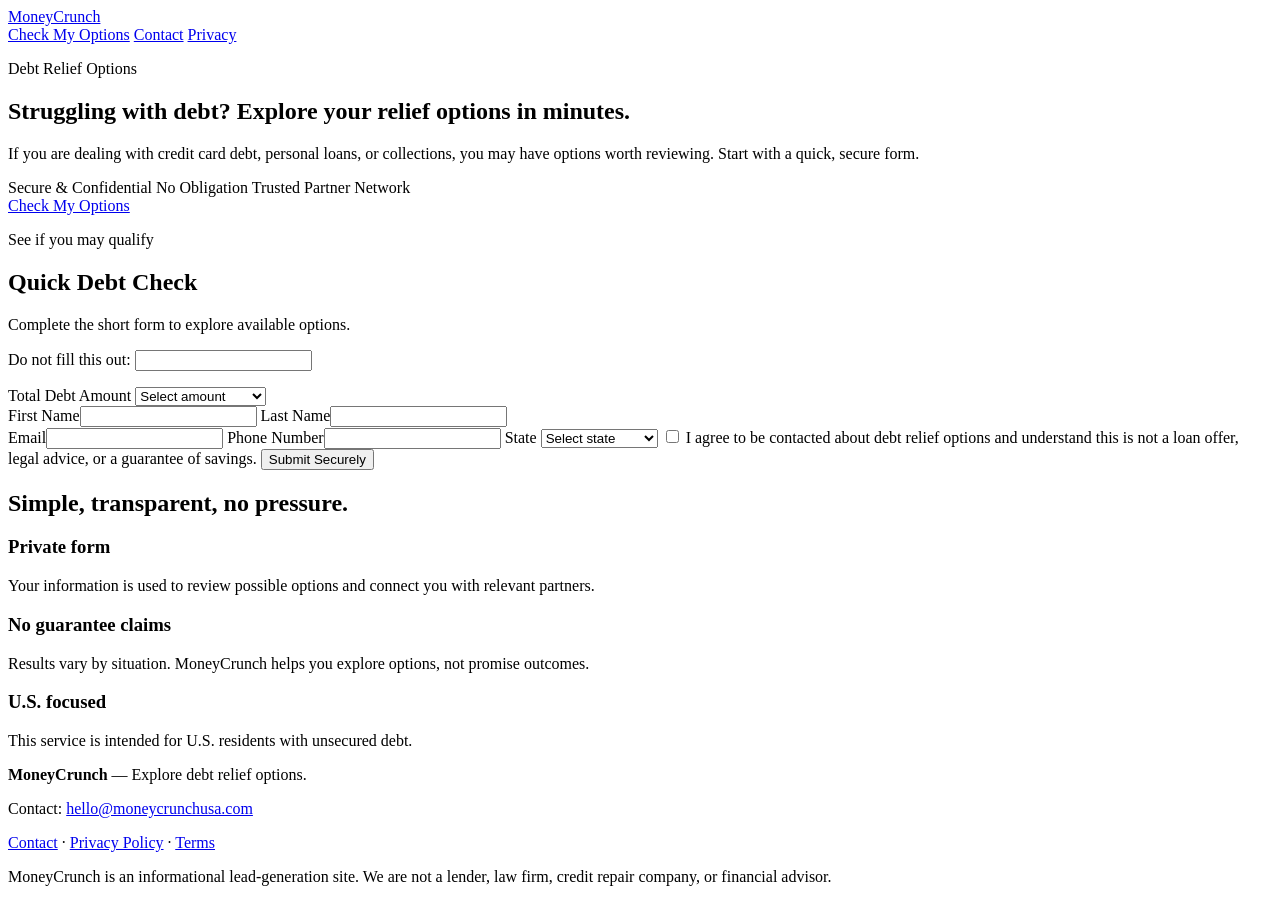
==== index.html @ 8f5a45be "Add MoneyCrunch trust-ready homepage" ====
<!doctype html>
<html lang="en">
<head>
  <meta charset="utf-8" />
  <meta name="viewport" content="width=device-width, initial-scale=1" />
  <title>MoneyCrunch | Explore Debt Relief Options</title>
  <meta name="description" content="MoneyCrunch helps U.S. residents explore debt relief options through a quick, secure form." />
  <link rel="stylesheet" href="styles.css" />
</head>
<body>
  <header class="site-header">
    <a class="brand" href="/">MoneyCrunch</a>
    <nav>
      <a href="#check-options">Check My Options</a>
      <a href="/contact.html">Contact</a>
      <a href="/privacy.html">Privacy</a>
    </nav>
  </header>

  <main>
    <section class="hero">
      <div class="hero-copy">
        <p class="eyebrow">Debt Relief Options</p>
        <h1>Struggling with debt? Explore your relief options in minutes.</h1>
        <p class="lead">If you are dealing with credit card debt, personal loans, or collections, you may have options worth reviewing. Start with a quick, secure form.</p>
        <div class="badges">
          <span>Secure &amp; Confidential</span>
          <span>No Obligation</span>
          <span>Trusted Partner Network</span>
        </div>
        <a class="button" href="#check-options">Check My Options</a>
      </div>
      <div class="card form-card" id="check-options">
        <p class="eyebrow">See if you may qualify</p>
        <h2>Quick Debt Check</h2>
        <p>Complete the short form to explore available options.</p>

        <form name="moneycrunch-lead" method="POST" action="/thank-you.html" data-netlify="true" netlify-honeypot="bot-field">
          <input type="hidden" name="form-name" value="moneycrunch-lead" />
          <p class="hidden"><label>Do not fill this out: <input name="bot-field" /></label></p>

          <label>Total Debt Amount
            <select name="debt_amount" required>
              <option value="">Select amount</option>
              <option>$10,000 - $20,000</option>
              <option>$20,000 - $50,000</option>
              <option>$50,000+</option>
            </select>
          </label>

          <div class="grid-2">
            <label>First Name<input name="first_name" required /></label>
            <label>Last Name<input name="last_name" required /></label>
          </div>

          <label>Email<input type="email" name="email" required /></label>
          <label>Phone Number<input type="tel" name="phone" required /></label>

          <label>State
            <select name="state" required>
              <option value="">Select state</option>
              <option>Alabama</option><option>Alaska</option><option>Arizona</option><option>Arkansas</option><option>California</option><option>Colorado</option><option>Connecticut</option><option>Delaware</option><option>Florida</option><option>Georgia</option><option>Hawaii</option><option>Idaho</option><option>Illinois</option><option>Indiana</option><option>Iowa</option><option>Kansas</option><option>Kentucky</option><option>Louisiana</option><option>Maine</option><option>Maryland</option><option>Massachusetts</option><option>Michigan</option><option>Minnesota</option><option>Mississippi</option><option>Missouri</option><option>Montana</option><option>Nebraska</option><option>Nevada</option><option>New Hampshire</option><option>New Jersey</option><option>New Mexico</option><option>New York</option><option>North Carolina</option><option>North Dakota</option><option>Ohio</option><option>Oklahoma</option><option>Oregon</option><option>Pennsylvania</option><option>Rhode Island</option><option>South Carolina</option><option>South Dakota</option><option>Tennessee</option><option>Texas</option><option>Utah</option><option>Vermont</option><option>Virginia</option><option>Washington</option><option>West Virginia</option><option>Wisconsin</option><option>Wyoming</option>
            </select>
          </label>

          <label class="checkbox"><input type="checkbox" name="consent" required /> I agree to be contacted about debt relief options and understand this is not a loan offer, legal advice, or a guarantee of savings.</label>
          <button type="submit">Submit Securely</button>
        </form>
      </div>
    </section>

    <section class="trust">
      <h2>Simple, transparent, no pressure.</h2>
      <div class="trust-grid">
        <div><h3>Private form</h3><p>Your information is used to review possible options and connect you with relevant partners.</p></div>
        <div><h3>No guarantee claims</h3><p>Results vary by situation. MoneyCrunch helps you explore options, not promise outcomes.</p></div>
        <div><h3>U.S. focused</h3><p>This service is intended for U.S. residents with unsecured debt.</p></div>
      </div>
    </section>
  </main>

  <footer>
    <p><strong>MoneyCrunch</strong> — Explore debt relief options.</p>
    <p>Contact: <a href="mailto:hello@moneycrunchusa.com">hello@moneycrunchusa.com</a></p>
    <p><a href="/contact.html">Contact</a> · <a href="/privacy.html">Privacy Policy</a> · <a href="/terms.html">Terms</a></p>
    <p class="fine-print">MoneyCrunch is an informational lead-generation site. We are not a lender, law firm, credit repair company, or financial advisor.</p>
  </footer>
</body>
</html>
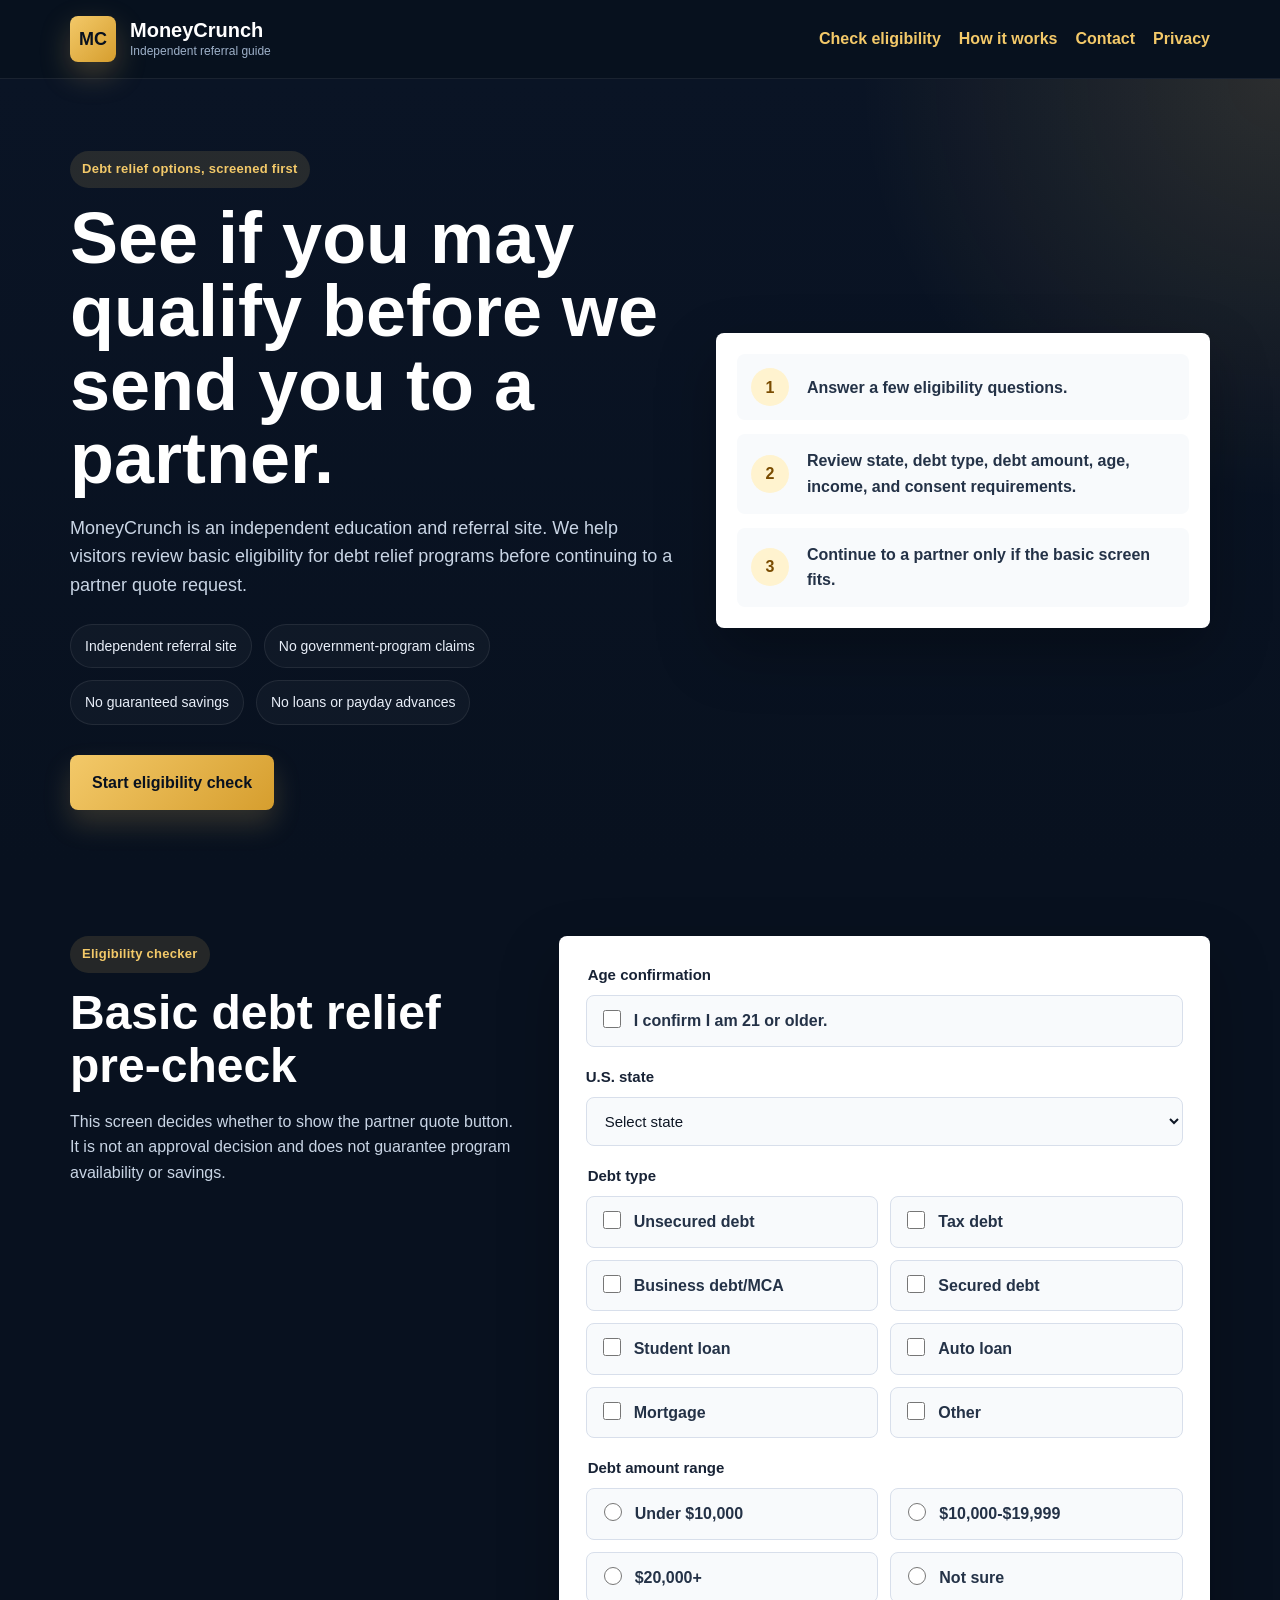
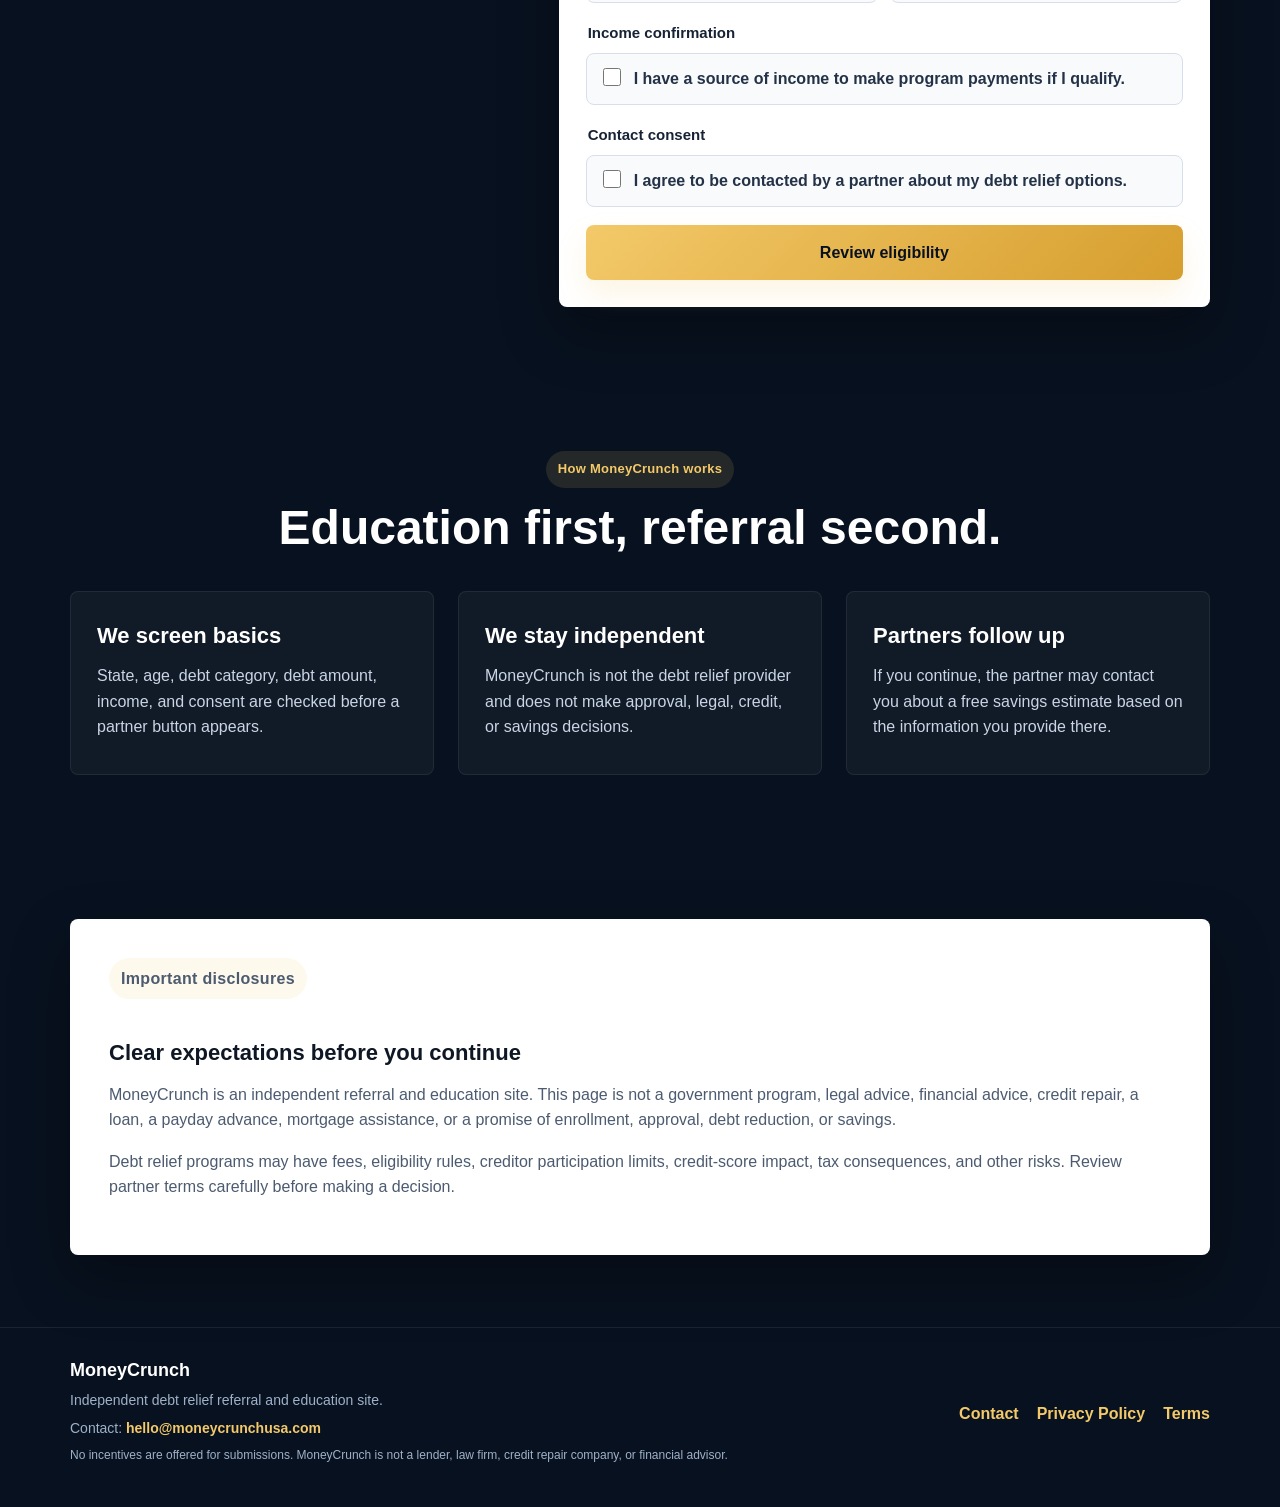
==== commit cbbbd383: "Add CuraDebt Awin eligibility precheck" ====
--- a/index.html
+++ b/index.html
@@ -1,89 +1,192 @@
-<!doctype html>
+﻿<!DOCTYPE html>
 <html lang="en">
 <head>
-  <meta charset="utf-8" />
-  <meta name="viewport" content="width=device-width, initial-scale=1" />
-  <title>MoneyCrunch | Explore Debt Relief Options</title>
-  <meta name="description" content="MoneyCrunch helps U.S. residents explore debt relief options through a quick, secure form." />
+  <meta charset="UTF-8" />
+  <meta name="viewport" content="width=device-width, initial-scale=1.0" />
+  <title>MoneyCrunch | Debt Relief Eligibility Check</title>
+  <meta name="description" content="MoneyCrunch helps U.S. consumers review debt relief eligibility before connecting with an approved partner." />
   <link rel="stylesheet" href="styles.css" />
 </head>
 <body>
-  <header class="site-header">
-    <a class="brand" href="/">MoneyCrunch</a>
-    <nav>
-      <a href="#check-options">Check My Options</a>
-      <a href="/contact.html">Contact</a>
-      <a href="/privacy.html">Privacy</a>
-    </nav>
+  <header class="topbar">
+    <div class="container topbar-inner">
+      <a class="brand" href="index.html" aria-label="MoneyCrunch home">
+        <span class="brand-mark">MC</span>
+        <span class="brand-text">
+          <span class="brand-name">MoneyCrunch</span>
+          <span class="brand-tag">Independent referral guide</span>
+        </span>
+      </a>
+      <nav class="nav" aria-label="Page sections">
+        <a href="#checker">Check eligibility</a>
+        <a href="#learn">How it works</a>
+        <a href="contact.html">Contact</a>
+        <a href="privacy.html">Privacy</a>
+      </nav>
+    </div>
   </header>
 
   <main>
     <section class="hero">
-      <div class="hero-copy">
-        <p class="eyebrow">Debt Relief Options</p>
-        <h1>Struggling with debt? Explore your relief options in minutes.</h1>
-        <p class="lead">If you are dealing with credit card debt, personal loans, or collections, you may have options worth reviewing. Start with a quick, secure form.</p>
-        <div class="badges">
-          <span>Secure &amp; Confidential</span>
-          <span>No Obligation</span>
-          <span>Trusted Partner Network</span>
+      <div class="container hero-grid">
+        <div class="hero-copy">
+          <p class="eyebrow">Debt relief options, screened first</p>
+          <h1>See if you may qualify before we send you to a partner.</h1>
+          <p class="hero-text">
+            MoneyCrunch is an independent education and referral site. We help visitors review basic eligibility for
+            debt relief programs before continuing to a partner quote request.
+          </p>
+          <div class="trust-row">
+            <span>Independent referral site</span>
+            <span>No government-program claims</span>
+            <span>No guaranteed savings</span>
+            <span>No loans or payday advances</span>
+          </div>
+          <a href="#checker" class="btn btn-large">Start eligibility check</a>
         </div>
-        <a class="button" href="#check-options">Check My Options</a>
-      </div>
-      <div class="card form-card" id="check-options">
-        <p class="eyebrow">See if you may qualify</p>
-        <h2>Quick Debt Check</h2>
-        <p>Complete the short form to explore available options.</p>
 
-        <form name="moneycrunch-lead" method="POST" action="/thank-you.html" data-netlify="true" netlify-honeypot="bot-field">
-          <input type="hidden" name="form-name" value="moneycrunch-lead" />
-          <p class="hidden"><label>Do not fill this out: <input name="bot-field" /></label></p>
-
-          <label>Total Debt Amount
-            <select name="debt_amount" required>
-              <option value="">Select amount</option>
-              <option>$10,000 - $20,000</option>
-              <option>$20,000 - $50,000</option>
-              <option>$50,000+</option>
-            </select>
-          </label>
-
-          <div class="grid-2">
-            <label>First Name<input name="first_name" required /></label>
-            <label>Last Name<input name="last_name" required /></label>
-          </div>
-
-          <label>Email<input type="email" name="email" required /></label>
-          <label>Phone Number<input type="tel" name="phone" required /></label>
-
-          <label>State
-            <select name="state" required>
-              <option value="">Select state</option>
-              <option>Alabama</option><option>Alaska</option><option>Arizona</option><option>Arkansas</option><option>California</option><option>Colorado</option><option>Connecticut</option><option>Delaware</option><option>Florida</option><option>Georgia</option><option>Hawaii</option><option>Idaho</option><option>Illinois</option><option>Indiana</option><option>Iowa</option><option>Kansas</option><option>Kentucky</option><option>Louisiana</option><option>Maine</option><option>Maryland</option><option>Massachusetts</option><option>Michigan</option><option>Minnesota</option><option>Mississippi</option><option>Missouri</option><option>Montana</option><option>Nebraska</option><option>Nevada</option><option>New Hampshire</option><option>New Jersey</option><option>New Mexico</option><option>New York</option><option>North Carolina</option><option>North Dakota</option><option>Ohio</option><option>Oklahoma</option><option>Oregon</option><option>Pennsylvania</option><option>Rhode Island</option><option>South Carolina</option><option>South Dakota</option><option>Tennessee</option><option>Texas</option><option>Utah</option><option>Vermont</option><option>Virginia</option><option>Washington</option><option>West Virginia</option><option>Wisconsin</option><option>Wyoming</option>
-            </select>
-          </label>
-
-          <label class="checkbox"><input type="checkbox" name="consent" required /> I agree to be contacted about debt relief options and understand this is not a loan offer, legal advice, or a guarantee of savings.</label>
-          <button type="submit">Submit Securely</button>
-        </form>
+        <aside class="process-card" aria-label="Eligibility overview">
+          <div><span>1</span><p>Answer a few eligibility questions.</p></div>
+          <div><span>2</span><p>Review state, debt type, debt amount, age, income, and consent requirements.</p></div>
+          <div><span>3</span><p>Continue to a partner only if the basic screen fits.</p></div>
+        </aside>
       </div>
     </section>
 
-    <section class="trust">
-      <h2>Simple, transparent, no pressure.</h2>
-      <div class="trust-grid">
-        <div><h3>Private form</h3><p>Your information is used to review possible options and connect you with relevant partners.</p></div>
-        <div><h3>No guarantee claims</h3><p>Results vary by situation. MoneyCrunch helps you explore options, not promise outcomes.</p></div>
-        <div><h3>U.S. focused</h3><p>This service is intended for U.S. residents with unsecured debt.</p></div>
+    <section class="checker-section" id="checker">
+      <div class="container checker-grid">
+        <div class="section-intro align-left">
+          <p class="eyebrow">Eligibility checker</p>
+          <h2>Basic debt relief pre-check</h2>
+          <p>
+            This screen decides whether to show the partner quote button. It is not an approval decision and does not
+            guarantee program availability or savings.
+          </p>
+        </div>
+
+        <div>
+          <form class="checker-card" id="eligibilityForm">
+            <fieldset>
+              <legend>Age confirmation</legend>
+              <label class="check-row">
+                <input type="checkbox" id="ageConfirmed" />
+                <span>I confirm I am 21 or older.</span>
+              </label>
+            </fieldset>
+
+            <label class="field">
+              <span>U.S. state</span>
+              <select id="state" required>
+                <option value="">Select state</option>
+              </select>
+            </label>
+
+            <fieldset>
+              <legend>Debt type</legend>
+              <div class="option-grid">
+                <label><input type="checkbox" name="debtType" value="unsecured debt" /> Unsecured debt</label>
+                <label><input type="checkbox" name="debtType" value="tax debt" /> Tax debt</label>
+                <label><input type="checkbox" name="debtType" value="business debt/MCA" /> Business debt/MCA</label>
+                <label><input type="checkbox" name="debtType" value="secured debt" /> Secured debt</label>
+                <label><input type="checkbox" name="debtType" value="student loan" /> Student loan</label>
+                <label><input type="checkbox" name="debtType" value="auto loan" /> Auto loan</label>
+                <label><input type="checkbox" name="debtType" value="mortgage" /> Mortgage</label>
+                <label><input type="checkbox" name="debtType" value="other" /> Other</label>
+              </div>
+            </fieldset>
+
+            <fieldset>
+              <legend>Debt amount range</legend>
+              <div class="radio-grid">
+                <label><input type="radio" name="debtRange" value="under $10,000" required /> Under $10,000</label>
+                <label><input type="radio" name="debtRange" value="$10,000-$19,999" /> $10,000-$19,999</label>
+                <label><input type="radio" name="debtRange" value="$20,000+" /> $20,000+</label>
+                <label><input type="radio" name="debtRange" value="not sure" /> Not sure</label>
+              </div>
+            </fieldset>
+
+            <fieldset>
+              <legend>Income confirmation</legend>
+              <label class="check-row">
+                <input type="checkbox" id="incomeConfirmed" />
+                <span>I have a source of income to make program payments if I qualify.</span>
+              </label>
+            </fieldset>
+
+            <fieldset>
+              <legend>Contact consent</legend>
+              <label class="check-row">
+                <input type="checkbox" id="contactConsent" />
+                <span>I agree to be contacted by a partner about my debt relief options.</span>
+              </label>
+            </fieldset>
+
+            <button class="btn btn-submit" type="submit">Review eligibility</button>
+          </form>
+
+          <section class="result-card" id="resultCard" hidden aria-live="polite"></section>
+        </div>
+      </div>
+    </section>
+
+    <section class="benefits" id="learn">
+      <div class="container">
+        <div class="section-intro">
+          <p class="eyebrow">How MoneyCrunch works</p>
+          <h2>Education first, referral second.</h2>
+        </div>
+        <div class="benefit-grid">
+          <article class="benefit-card">
+            <h3>We screen basics</h3>
+            <p>State, age, debt category, debt amount, income, and consent are checked before a partner button appears.</p>
+          </article>
+          <article class="benefit-card">
+            <h3>We stay independent</h3>
+            <p>MoneyCrunch is not the debt relief provider and does not make approval, legal, credit, or savings decisions.</p>
+          </article>
+          <article class="benefit-card">
+            <h3>Partners follow up</h3>
+            <p>If you continue, the partner may contact you about a free savings estimate based on the information you provide there.</p>
+          </article>
+        </div>
+      </div>
+    </section>
+
+    <section class="disclosures" id="disclosures">
+      <div class="container">
+        <div class="legal-card compact-card">
+          <p class="eyebrow">Important disclosures</p>
+          <h2>Clear expectations before you continue</h2>
+          <p>
+            MoneyCrunch is an independent referral and education site. This page is not a government program, legal
+            advice, financial advice, credit repair, a loan, a payday advance, mortgage assistance, or a promise of
+            enrollment, approval, debt reduction, or savings.
+          </p>
+          <p>
+            Debt relief programs may have fees, eligibility rules, creditor participation limits, credit-score impact,
+            tax consequences, and other risks. Review partner terms carefully before making a decision.
+          </p>
+        </div>
       </div>
     </section>
   </main>
 
-  <footer>
-    <p><strong>MoneyCrunch</strong> — Explore debt relief options.</p>
-    <p>Contact: <a href="mailto:hello@moneycrunchusa.com">hello@moneycrunchusa.com</a></p>
-    <p><a href="/contact.html">Contact</a> · <a href="/privacy.html">Privacy Policy</a> · <a href="/terms.html">Terms</a></p>
-    <p class="fine-print">MoneyCrunch is an informational lead-generation site. We are not a lender, law firm, credit repair company, or financial advisor.</p>
+  <footer class="footer">
+    <div class="container footer-inner">
+      <div>
+        <p class="footer-brand">MoneyCrunch</p>
+        <p class="footer-copy">Independent debt relief referral and education site.</p>
+        <p class="footer-copy">Contact: <a href="mailto:hello@moneycrunchusa.com">hello@moneycrunchusa.com</a></p>
+        <p class="fine-print">No incentives are offered for submissions. MoneyCrunch is not a lender, law firm, credit repair company, or financial advisor.</p>
+      </div>
+      <div class="footer-links">
+        <a href="contact.html">Contact</a>
+        <a href="privacy.html">Privacy Policy</a>
+        <a href="terms.html">Terms</a>
+      </div>
+    </div>
   </footer>
+
+  <script src="app.js"></script>
 </body>
 </html>
--- a/styles.css
+++ b/styles.css
@@ -0,0 +1,591 @@
+:root {
+  --bg: #08111f;
+  --panel: #0f1b2d;
+  --gold: #f3c969;
+  --gold-strong: #d69e2e;
+  --text: #f5f7fb;
+  --muted: #c9d5e5;
+  --ink: #0f1725;
+  --line: #d8dfeb;
+  --card: #ffffff;
+}
+
+* {
+  box-sizing: border-box;
+}
+
+html {
+  scroll-behavior: smooth;
+}
+
+body {
+  min-width: 320px;
+  margin: 0;
+  font-family: Arial, Helvetica, sans-serif;
+  background: var(--bg);
+  color: var(--text);
+  line-height: 1.6;
+}
+
+a {
+  color: var(--gold);
+  text-decoration: none;
+}
+
+a:hover {
+  text-decoration: underline;
+}
+
+button,
+input,
+select {
+  font: inherit;
+}
+
+.container {
+  width: 100%;
+  max-width: 1180px;
+  margin: 0 auto;
+  padding: 0 20px;
+}
+
+.topbar {
+  position: sticky;
+  top: 0;
+  z-index: 20;
+  border-bottom: 1px solid rgba(255, 255, 255, 0.08);
+  background: rgba(8, 17, 31, 0.94);
+  backdrop-filter: blur(10px);
+}
+
+.topbar-inner,
+.brand,
+.nav,
+.trust-row,
+.footer-inner,
+.footer-links {
+  display: flex;
+  align-items: center;
+}
+
+.topbar-inner {
+  min-height: 78px;
+  justify-content: space-between;
+  gap: 18px;
+}
+
+.brand {
+  gap: 14px;
+}
+
+.brand:hover {
+  text-decoration: none;
+}
+
+.brand-mark {
+  display: grid;
+  width: 46px;
+  height: 46px;
+  place-items: center;
+  border-radius: 8px;
+  background: linear-gradient(135deg, var(--gold), var(--gold-strong));
+  color: var(--bg);
+  font-size: 18px;
+  font-weight: 900;
+  box-shadow: 0 12px 30px rgba(243, 201, 105, 0.25);
+}
+
+.brand-text {
+  display: flex;
+  flex-direction: column;
+  line-height: 1.1;
+}
+
+.brand-name {
+  color: #ffffff;
+  font-size: 20px;
+  font-weight: 800;
+}
+
+.brand-tag {
+  margin-top: 4px;
+  color: #9eb1c9;
+  font-size: 12px;
+}
+
+.nav {
+  flex-wrap: wrap;
+  gap: 18px;
+}
+
+.nav a,
+.footer a {
+  font-weight: 700;
+}
+
+.hero {
+  padding: 72px 0 54px;
+  background:
+    radial-gradient(circle at top right, rgba(243, 201, 105, 0.14), transparent 28%),
+    linear-gradient(180deg, #0a1425 0%, var(--bg) 100%);
+}
+
+.hero-grid {
+  display: grid;
+  grid-template-columns: 1.1fr 0.9fr;
+  gap: 42px;
+  align-items: center;
+}
+
+.eyebrow {
+  display: inline-block;
+  margin: 0 0 14px;
+  border-radius: 999px;
+  background: rgba(243, 201, 105, 0.12);
+  padding: 8px 12px;
+  color: var(--gold);
+  font-size: 13px;
+  font-weight: 800;
+  letter-spacing: 0.02em;
+}
+
+h1,
+h2,
+h3,
+p {
+  overflow-wrap: anywhere;
+}
+
+.hero h1 {
+  max-width: 780px;
+  margin: 0 0 18px;
+  color: #ffffff;
+  font-size: clamp(2.35rem, 7vw, 4.5rem);
+  line-height: 1.02;
+  letter-spacing: 0;
+}
+
+.hero-text {
+  max-width: 710px;
+  margin: 0 0 24px;
+  color: var(--muted);
+  font-size: 18px;
+}
+
+.trust-row {
+  flex-wrap: wrap;
+  gap: 12px;
+  margin: 0 0 30px;
+}
+
+.trust-row span {
+  border: 1px solid rgba(255, 255, 255, 0.08);
+  border-radius: 999px;
+  background: rgba(255, 255, 255, 0.03);
+  padding: 10px 14px;
+  color: #e8eef8;
+  font-size: 14px;
+}
+
+.btn {
+  display: inline-flex;
+  align-items: center;
+  justify-content: center;
+  border: 0;
+  border-radius: 8px;
+  background: linear-gradient(135deg, var(--gold), var(--gold-strong));
+  color: var(--bg);
+  font-weight: 800;
+  text-decoration: none;
+  cursor: pointer;
+  box-shadow: 0 14px 28px rgba(243, 201, 105, 0.18);
+}
+
+.btn:hover {
+  transform: translateY(-1px);
+  text-decoration: none;
+}
+
+.btn-small {
+  padding: 12px 18px;
+  font-size: 14px;
+}
+
+.btn-large,
+.btn-submit {
+  min-height: 50px;
+  padding: 15px 22px;
+  font-size: 16px;
+}
+
+.btn-submit {
+  width: 100%;
+}
+
+.process-card,
+.checker-card,
+.result-card,
+.legal-card {
+  border: 1px solid rgba(255, 255, 255, 0.08);
+  border-radius: 8px;
+  background: var(--card);
+  color: var(--ink);
+  box-shadow: 0 24px 60px rgba(0, 0, 0, 0.28);
+}
+
+.process-card {
+  display: grid;
+  gap: 14px;
+  padding: 20px;
+}
+
+.process-card div {
+  display: grid;
+  grid-template-columns: 42px 1fr;
+  gap: 14px;
+  align-items: center;
+  border-radius: 8px;
+  background: #f8fafc;
+  padding: 14px;
+}
+
+.process-card span,
+.step-number {
+  display: grid;
+  width: 38px;
+  height: 38px;
+  place-items: center;
+  border-radius: 999px;
+  background: #fff3cf;
+  color: #7a4c00;
+  font-weight: 900;
+}
+
+.process-card p {
+  margin: 0;
+  color: #243247;
+  font-weight: 700;
+}
+
+.checker-section,
+.benefits,
+.disclosures,
+.legal-page {
+  padding: 72px 0;
+}
+
+.checker-grid {
+  display: grid;
+  grid-template-columns: minmax(0, 0.82fr) minmax(320px, 1.18fr);
+  gap: 36px;
+  align-items: start;
+}
+
+.section-intro {
+  max-width: 760px;
+  margin: 0 auto 36px;
+  text-align: center;
+}
+
+.section-intro.align-left {
+  position: sticky;
+  top: 104px;
+  margin: 0;
+  text-align: left;
+}
+
+.section-intro h2,
+.legal-card h1,
+.legal-card h2 {
+  margin: 0 0 12px;
+  color: #ffffff;
+  font-size: clamp(1.8rem, 4vw, 3rem);
+  line-height: 1.1;
+  letter-spacing: 0;
+}
+
+.section-intro p:not(.eyebrow) {
+  color: var(--muted);
+}
+
+.checker-card {
+  display: grid;
+  gap: 18px;
+  padding: 26px;
+}
+
+fieldset {
+  min-width: 0;
+  margin: 0;
+  border: 0;
+  padding: 0;
+}
+
+legend,
+.field span {
+  display: block;
+  margin-bottom: 8px;
+  color: #172235;
+  font-size: 15px;
+  font-weight: 800;
+}
+
+.field {
+  display: grid;
+}
+
+input,
+select {
+  width: 100%;
+  border: 1px solid var(--line);
+  border-radius: 8px;
+  background: #f8fafc;
+  color: var(--ink);
+  padding: 14px;
+  font-size: 15px;
+  outline: none;
+}
+
+input:focus,
+select:focus {
+  border-color: var(--gold-strong);
+  box-shadow: 0 0 0 4px rgba(214, 158, 46, 0.12);
+}
+
+.check-row,
+.option-grid label,
+.radio-grid label {
+  display: flex;
+  align-items: flex-start;
+  gap: 10px;
+  border: 1px solid var(--line);
+  border-radius: 8px;
+  background: #f8fafc;
+  padding: 12px;
+  color: #243247;
+  font-weight: 700;
+}
+
+input[type="checkbox"],
+input[type="radio"] {
+  width: 18px;
+  height: 18px;
+  margin-top: 2px;
+  accent-color: var(--gold-strong);
+}
+
+.option-grid,
+.radio-grid,
+.benefit-grid,
+.steps-grid {
+  display: grid;
+  grid-template-columns: repeat(2, minmax(0, 1fr));
+  gap: 12px;
+}
+
+.result-card {
+  margin-top: 18px;
+  padding: 24px;
+}
+
+.result-card h3 {
+  margin: 0 0 10px;
+  color: var(--ink);
+  font-size: 24px;
+  line-height: 1.15;
+}
+
+.result-card p,
+.result-card li {
+  color: #4c5b70;
+}
+
+.result-card ul {
+  margin: 0 0 18px;
+  padding-left: 20px;
+}
+
+.result-card.qualified {
+  border-color: #86efac;
+  background: #f4fff7;
+}
+
+.result-card.disqualified {
+  border-color: #fecaca;
+  background: #fff7f7;
+}
+
+.required-disclosure {
+  margin: 18px 0;
+  border-left: 4px solid var(--gold-strong);
+  border-radius: 8px;
+  background: #fff7df;
+  padding: 14px;
+  color: #3a2c0d;
+  font-weight: 800;
+}
+
+.small-note {
+  margin-top: 12px;
+  color: #64748b;
+  font-size: 13px;
+}
+
+.benefit-grid,
+.steps-grid {
+  grid-template-columns: repeat(3, 1fr);
+  gap: 24px;
+}
+
+.benefit-card,
+.step-card {
+  min-height: 184px;
+  border: 1px solid rgba(255, 255, 255, 0.07);
+  border-radius: 8px;
+  background: rgba(255, 255, 255, 0.04);
+  padding: 26px;
+}
+
+.benefit-card h3,
+.step-card h3 {
+  margin: 0 0 10px;
+  color: #ffffff;
+  font-size: 22px;
+}
+
+.benefit-card p,
+.step-card p {
+  margin: 0;
+  color: var(--muted);
+}
+
+.legal-page {
+  min-height: calc(100vh - 80px);
+  background:
+    radial-gradient(circle at top right, rgba(243, 201, 105, 0.12), transparent 28%),
+    linear-gradient(180deg, #0a1425 0%, var(--bg) 100%);
+}
+
+.legal-card {
+  max-width: 900px;
+  margin: 0 auto;
+  padding: 38px;
+}
+
+.legal-card h1,
+.legal-card h2,
+.legal-card h3 {
+  color: var(--ink);
+}
+
+.legal-card h1 {
+  font-size: 42px;
+}
+
+.legal-card h2 {
+  margin-top: 28px;
+  font-size: 22px;
+}
+
+.legal-card p,
+.legal-card li {
+  color: #4c5b70;
+  font-size: 16px;
+}
+
+.legal-card ul {
+  padding-left: 22px;
+}
+
+.compact-card {
+  max-width: none;
+}
+
+.legal-updated {
+  margin-top: 0;
+  color: #6b7c92;
+}
+
+.legal-links {
+  margin-top: 32px;
+  font-weight: 700;
+}
+
+.footer {
+  padding: 28px 0 36px;
+  border-top: 1px solid rgba(255, 255, 255, 0.08);
+}
+
+.footer-inner {
+  justify-content: space-between;
+  gap: 20px;
+}
+
+.footer-brand {
+  margin: 0 0 4px;
+  color: #ffffff;
+  font-size: 18px;
+  font-weight: 800;
+}
+
+.footer-copy,
+.fine-print {
+  margin: 0 0 6px;
+  color: #9eb1c9;
+  font-size: 14px;
+}
+
+.fine-print {
+  max-width: 850px;
+  font-size: 12px;
+}
+
+.footer-links {
+  flex-wrap: wrap;
+  gap: 18px;
+}
+
+@media (max-width: 980px) {
+  .hero-grid,
+  .checker-grid,
+  .benefit-grid,
+  .steps-grid {
+    grid-template-columns: 1fr;
+  }
+
+  .section-intro.align-left {
+    position: static;
+  }
+
+  .footer-inner {
+    align-items: flex-start;
+    flex-direction: column;
+  }
+}
+
+@media (max-width: 640px) {
+  .topbar-inner {
+    align-items: flex-start;
+    flex-direction: column;
+    padding: 16px 0;
+  }
+
+  .hero {
+    padding-top: 44px;
+  }
+
+  .hero h1 {
+    font-size: 36px;
+  }
+
+  .option-grid,
+  .radio-grid {
+    grid-template-columns: 1fr;
+  }
+
+  .checker-card,
+  .legal-card,
+  .process-card {
+    padding: 22px;
+  }
+}
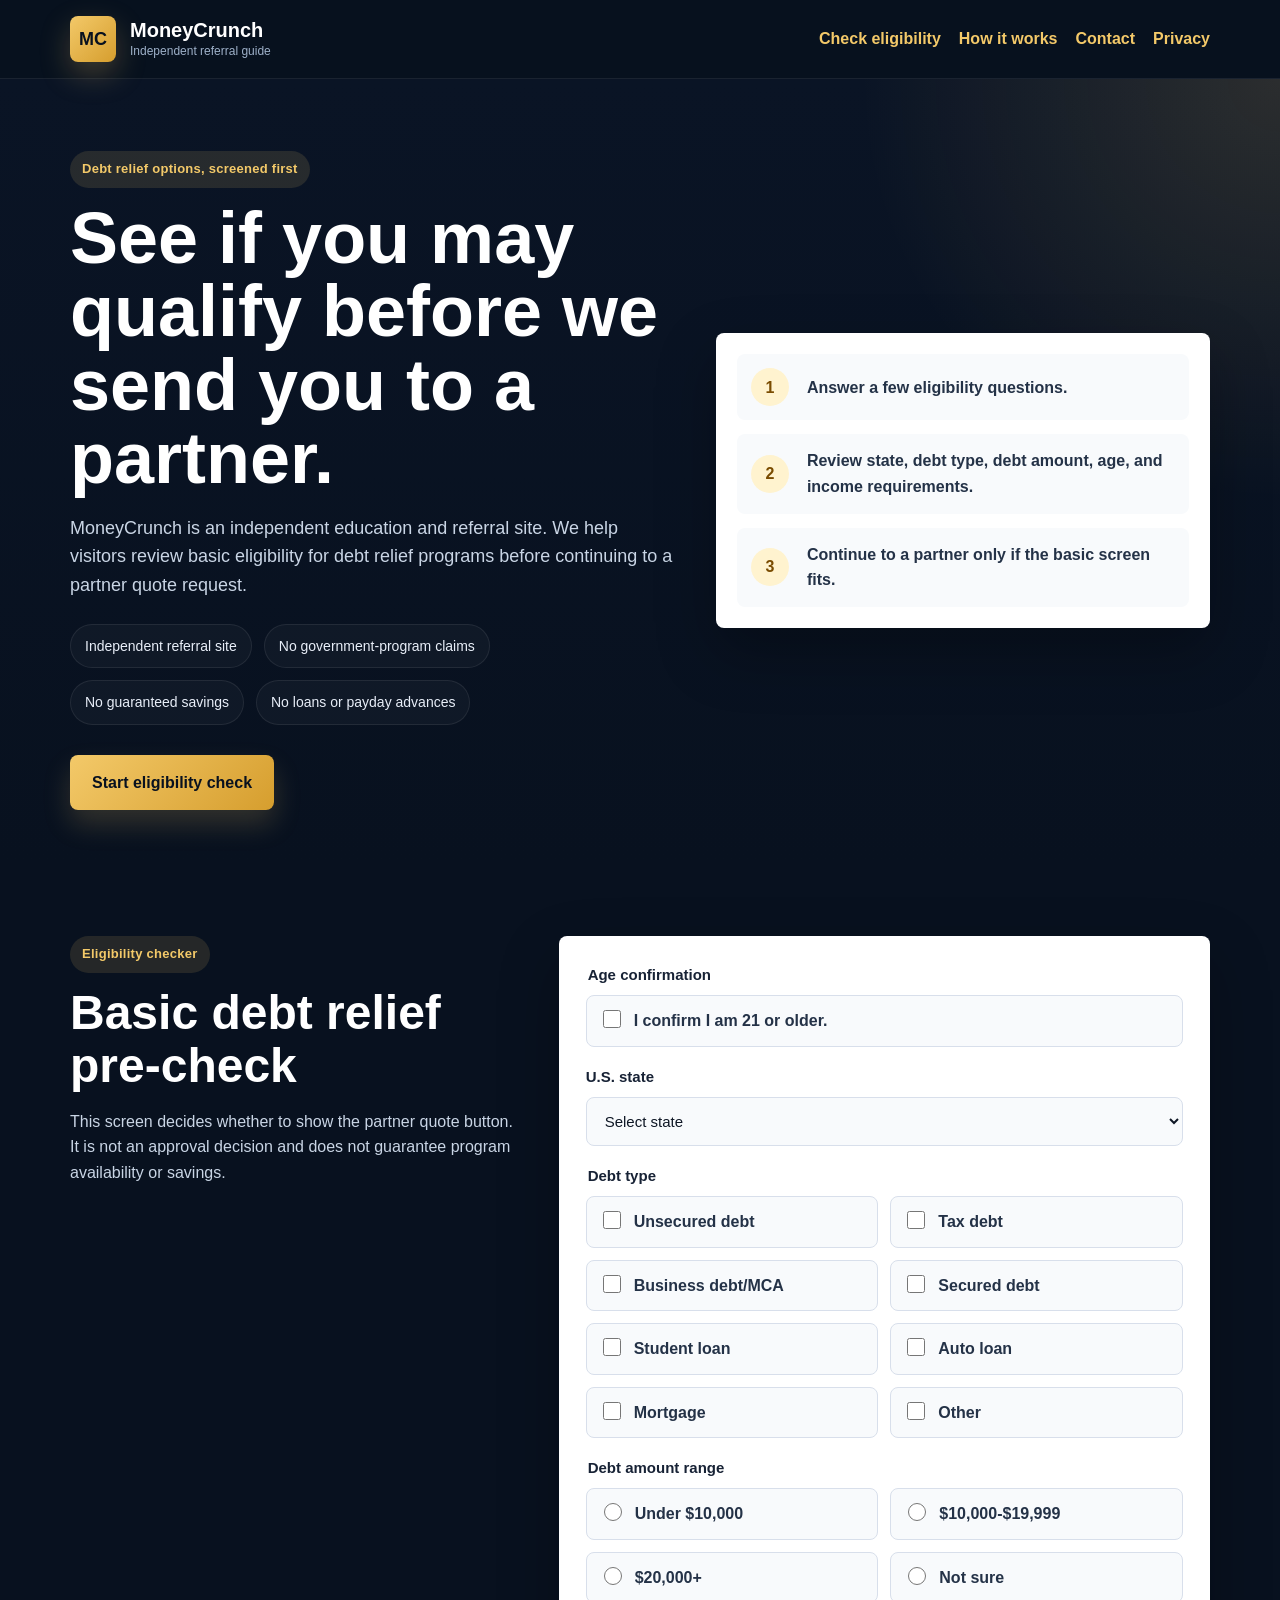
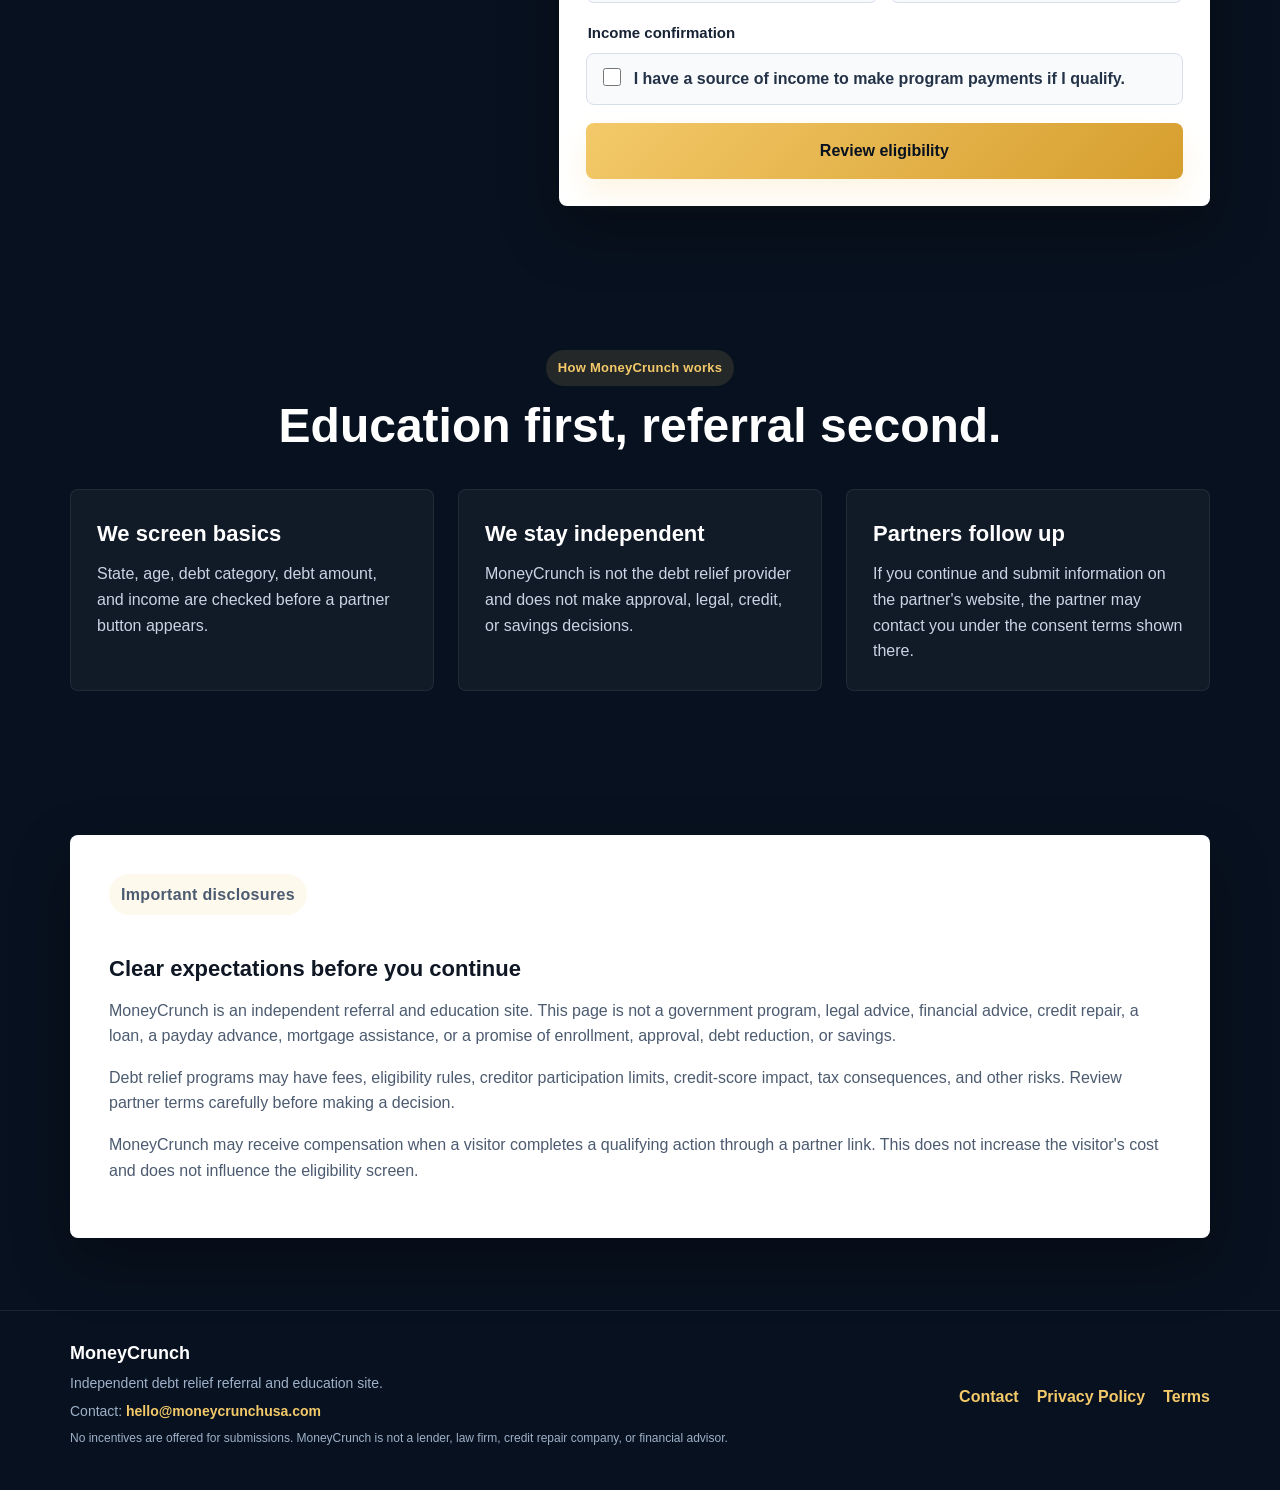
==== commit be316cde: "Fix CuraDebt affiliate funnel" ====
--- a/index.html
+++ b/index.html
@@ -5,6 +5,12 @@
   <meta name="viewport" content="width=device-width, initial-scale=1.0" />
   <title>MoneyCrunch | Debt Relief Eligibility Check</title>
   <meta name="description" content="MoneyCrunch helps U.S. consumers review debt relief eligibility before connecting with an approved partner." />
+  <link rel="canonical" href="https://moneycrunchusa.netlify.app/" />
+  <meta property="og:title" content="MoneyCrunch | Debt Relief Eligibility Check" />
+  <meta property="og:description" content="Review basic debt relief eligibility before continuing to an independent partner." />
+  <meta property="og:type" content="website" />
+  <meta property="og:url" content="https://moneycrunchusa.netlify.app/" />
+  <meta name="twitter:card" content="summary" />
   <link rel="stylesheet" href="styles.css" />
 </head>
 <body>
@@ -47,7 +53,7 @@
 
         <aside class="process-card" aria-label="Eligibility overview">
           <div><span>1</span><p>Answer a few eligibility questions.</p></div>
-          <div><span>2</span><p>Review state, debt type, debt amount, age, income, and consent requirements.</p></div>
+          <div><span>2</span><p>Review state, debt type, debt amount, age, and income requirements.</p></div>
           <div><span>3</span><p>Continue to a partner only if the basic screen fits.</p></div>
         </aside>
       </div>
@@ -113,15 +119,7 @@
               </label>
             </fieldset>
 
-            <fieldset>
-              <legend>Contact consent</legend>
-              <label class="check-row">
-                <input type="checkbox" id="contactConsent" />
-                <span>I agree to be contacted by a partner about my debt relief options.</span>
-              </label>
-            </fieldset>
-
-            <button class="btn btn-submit" type="submit">Review eligibility</button>
+          <button class="btn btn-submit" type="submit">Review eligibility</button>
           </form>
 
           <section class="result-card" id="resultCard" hidden aria-live="polite"></section>
@@ -138,7 +136,7 @@
         <div class="benefit-grid">
           <article class="benefit-card">
             <h3>We screen basics</h3>
-            <p>State, age, debt category, debt amount, income, and consent are checked before a partner button appears.</p>
+            <p>State, age, debt category, debt amount, and income are checked before a partner button appears.</p>
           </article>
           <article class="benefit-card">
             <h3>We stay independent</h3>
@@ -146,7 +144,7 @@
           </article>
           <article class="benefit-card">
             <h3>Partners follow up</h3>
-            <p>If you continue, the partner may contact you about a free savings estimate based on the information you provide there.</p>
+            <p>If you continue and submit information on the partner's website, the partner may contact you under the consent terms shown there.</p>
           </article>
         </div>
       </div>
@@ -165,6 +163,10 @@
           <p>
             Debt relief programs may have fees, eligibility rules, creditor participation limits, credit-score impact,
             tax consequences, and other risks. Review partner terms carefully before making a decision.
+          </p>
+          <p>
+            MoneyCrunch may receive compensation when a visitor completes a qualifying action through a partner link.
+            This does not increase the visitor's cost and does not influence the eligibility screen.
           </p>
         </div>
       </div>
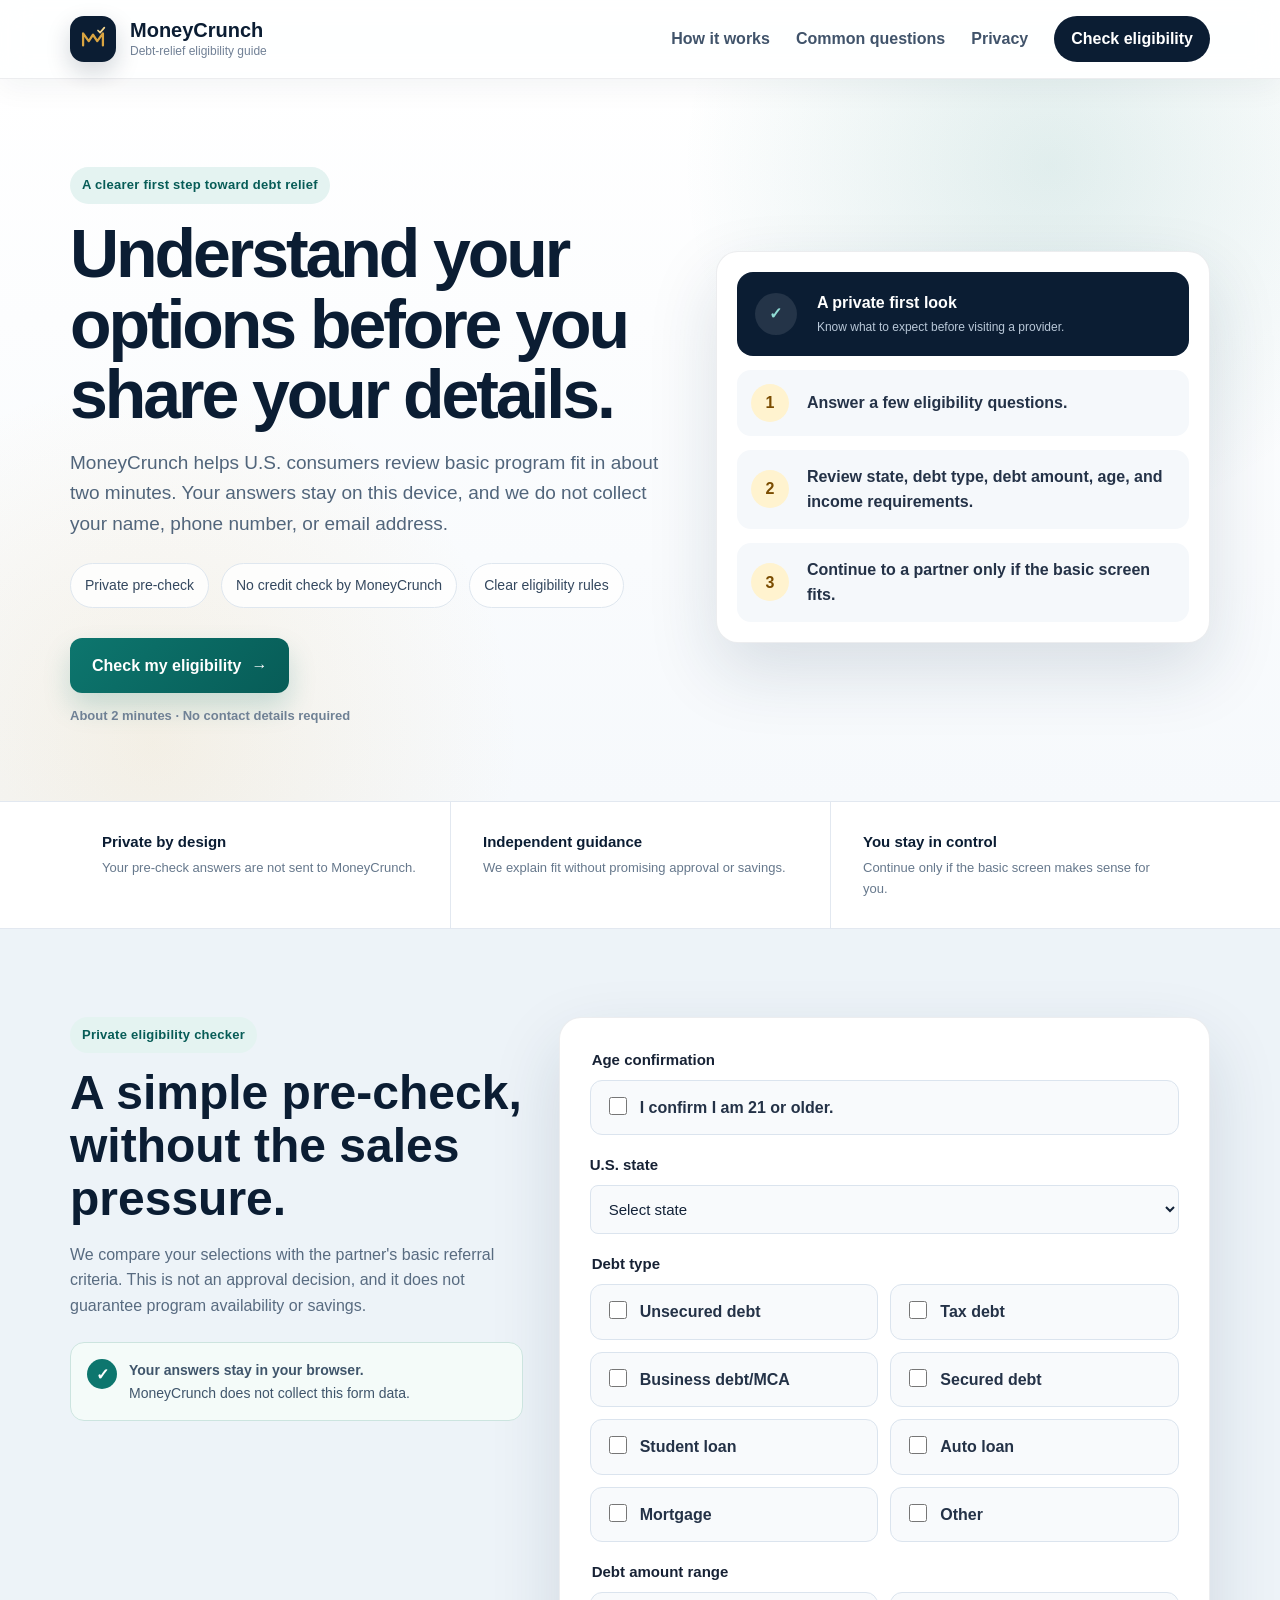
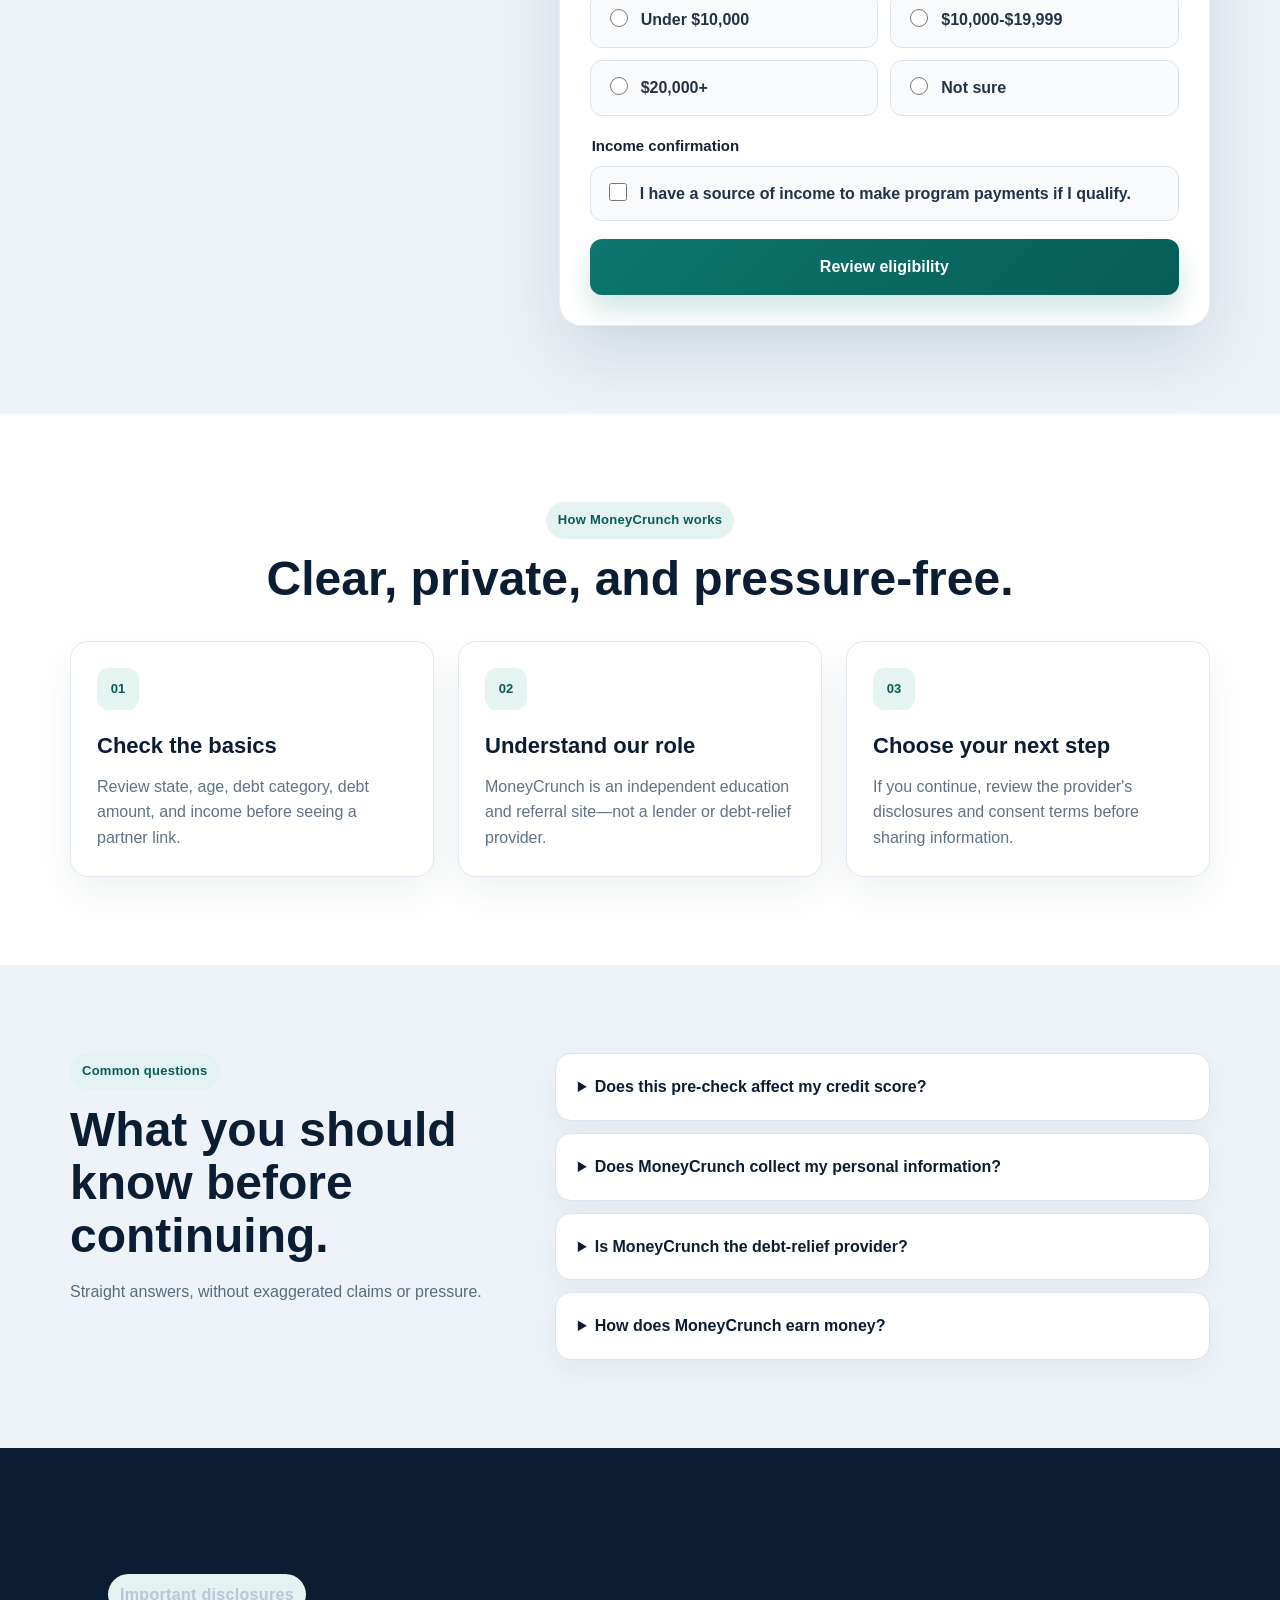
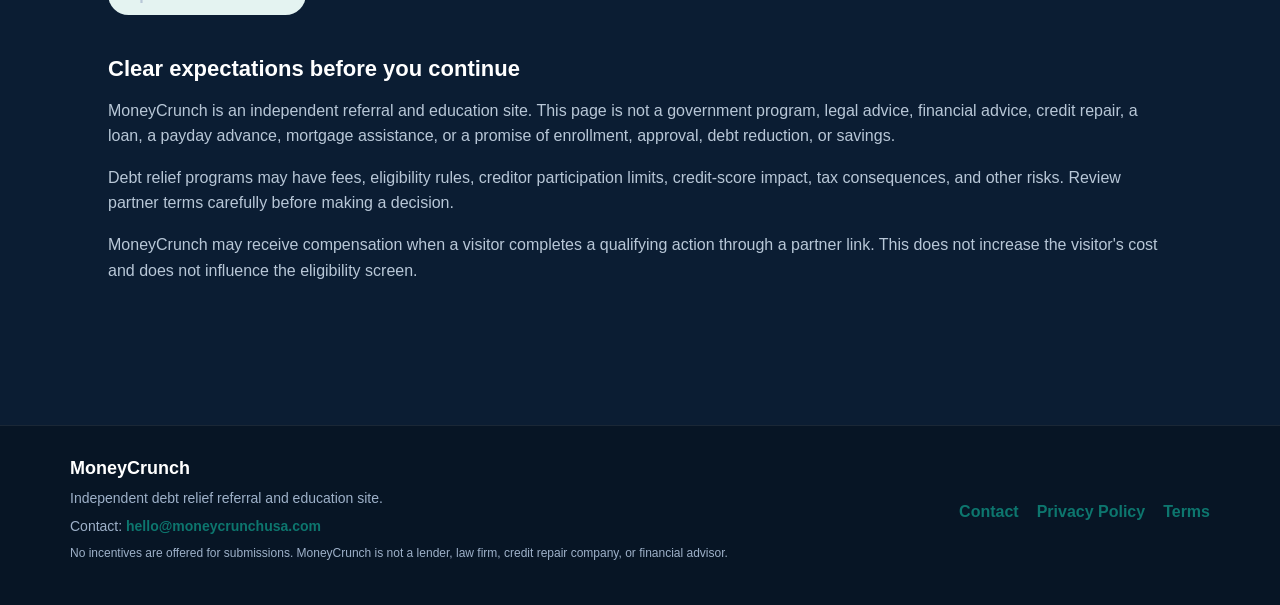
==== commit 545b9434: "Upgrade MoneyCrunch trust design" ====
--- a/index.html
+++ b/index.html
@@ -17,17 +17,19 @@
   <header class="topbar">
     <div class="container topbar-inner">
       <a class="brand" href="index.html" aria-label="MoneyCrunch home">
-        <span class="brand-mark">MC</span>
+        <span class="brand-mark" aria-hidden="true">
+          <svg viewBox="0 0 48 48" role="img"><path d="M10 33V16l8 11 6-9 6 9 8-11v17"/><path class="brand-spark" d="m31 12 3 3 6-7"/></svg>
+        </span>
         <span class="brand-text">
           <span class="brand-name">MoneyCrunch</span>
-          <span class="brand-tag">Independent referral guide</span>
+          <span class="brand-tag">Debt-relief eligibility guide</span>
         </span>
       </a>
       <nav class="nav" aria-label="Page sections">
-        <a href="#checker">Check eligibility</a>
         <a href="#learn">How it works</a>
-        <a href="contact.html">Contact</a>
+        <a href="#faq">Common questions</a>
         <a href="privacy.html">Privacy</a>
+        <a href="#checker" class="nav-cta">Check eligibility</a>
       </nav>
     </div>
   </header>
@@ -36,22 +38,26 @@
     <section class="hero">
       <div class="container hero-grid">
         <div class="hero-copy">
-          <p class="eyebrow">Debt relief options, screened first</p>
-          <h1>See if you may qualify before we send you to a partner.</h1>
+          <p class="eyebrow">A clearer first step toward debt relief</p>
+          <h1>Understand your options before you share your details.</h1>
           <p class="hero-text">
-            MoneyCrunch is an independent education and referral site. We help visitors review basic eligibility for
-            debt relief programs before continuing to a partner quote request.
+            MoneyCrunch helps U.S. consumers review basic program fit in about two minutes. Your answers stay on this
+            device, and we do not collect your name, phone number, or email address.
           </p>
           <div class="trust-row">
-            <span>Independent referral site</span>
-            <span>No government-program claims</span>
-            <span>No guaranteed savings</span>
-            <span>No loans or payday advances</span>
+            <span>Private pre-check</span>
+            <span>No credit check by MoneyCrunch</span>
+            <span>Clear eligibility rules</span>
           </div>
-          <a href="#checker" class="btn btn-large">Start eligibility check</a>
+          <a href="#checker" class="btn btn-large">Check my eligibility <span aria-hidden="true">→</span></a>
+          <p class="hero-note">About 2 minutes · No contact details required</p>
         </div>
 
         <aside class="process-card" aria-label="Eligibility overview">
+          <div class="process-card-head">
+            <span class="shield-icon" aria-hidden="true">✓</span>
+            <p><strong>A private first look</strong><small>Know what to expect before visiting a provider.</small></p>
+          </div>
           <div><span>1</span><p>Answer a few eligibility questions.</p></div>
           <div><span>2</span><p>Review state, debt type, debt amount, age, and income requirements.</p></div>
           <div><span>3</span><p>Continue to a partner only if the basic screen fits.</p></div>
@@ -59,15 +65,24 @@
       </div>
     </section>
 
+    <section class="trust-strip" aria-label="MoneyCrunch commitments">
+      <div class="container trust-strip-grid">
+        <div><strong>Private by design</strong><span>Your pre-check answers are not sent to MoneyCrunch.</span></div>
+        <div><strong>Independent guidance</strong><span>We explain fit without promising approval or savings.</span></div>
+        <div><strong>You stay in control</strong><span>Continue only if the basic screen makes sense for you.</span></div>
+      </div>
+    </section>
+
     <section class="checker-section" id="checker">
       <div class="container checker-grid">
         <div class="section-intro align-left">
-          <p class="eyebrow">Eligibility checker</p>
-          <h2>Basic debt relief pre-check</h2>
-          <p>
-            This screen decides whether to show the partner quote button. It is not an approval decision and does not
-            guarantee program availability or savings.
-          </p>
+          <p class="eyebrow">Private eligibility checker</p>
+          <h2>A simple pre-check, without the sales pressure.</h2>
+          <p>
+            We compare your selections with the partner's basic referral criteria. This is not an approval decision,
+            and it does not guarantee program availability or savings.
+          </p>
+          <div class="privacy-note"><span aria-hidden="true">✓</span><p><strong>Your answers stay in your browser.</strong><br />MoneyCrunch does not collect this form data.</p></div>
         </div>
 
         <div>
@@ -131,21 +146,37 @@
       <div class="container">
         <div class="section-intro">
           <p class="eyebrow">How MoneyCrunch works</p>
-          <h2>Education first, referral second.</h2>
+          <h2>Clear, private, and pressure-free.</h2>
         </div>
         <div class="benefit-grid">
           <article class="benefit-card">
-            <h3>We screen basics</h3>
-            <p>State, age, debt category, debt amount, and income are checked before a partner button appears.</p>
+            <span class="benefit-icon" aria-hidden="true">01</span><h3>Check the basics</h3>
+            <p>Review state, age, debt category, debt amount, and income before seeing a partner link.</p>
           </article>
           <article class="benefit-card">
-            <h3>We stay independent</h3>
-            <p>MoneyCrunch is not the debt relief provider and does not make approval, legal, credit, or savings decisions.</p>
+            <span class="benefit-icon" aria-hidden="true">02</span><h3>Understand our role</h3>
+            <p>MoneyCrunch is an independent education and referral site—not a lender or debt-relief provider.</p>
           </article>
           <article class="benefit-card">
-            <h3>Partners follow up</h3>
-            <p>If you continue and submit information on the partner's website, the partner may contact you under the consent terms shown there.</p>
+            <span class="benefit-icon" aria-hidden="true">03</span><h3>Choose your next step</h3>
+            <p>If you continue, review the provider's disclosures and consent terms before sharing information.</p>
           </article>
+        </div>
+      </div>
+    </section>
+
+    <section class="faq-section" id="faq">
+      <div class="container faq-grid">
+        <div class="section-intro align-left faq-intro">
+          <p class="eyebrow">Common questions</p>
+          <h2>What you should know before continuing.</h2>
+          <p>Straight answers, without exaggerated claims or pressure.</p>
+        </div>
+        <div class="faq-list">
+          <details><summary>Does this pre-check affect my credit score?</summary><p>No. MoneyCrunch does not request a credit report or perform a credit check. A provider may explain its own verification process if you continue.</p></details>
+          <details><summary>Does MoneyCrunch collect my personal information?</summary><p>No contact details are collected in this pre-check. Your selections are processed in your browser. If you continue, the provider's privacy policy applies.</p></details>
+          <details><summary>Is MoneyCrunch the debt-relief provider?</summary><p>No. MoneyCrunch is an independent education and referral site. CuraDebt reviews inquiries and may connect eligible consumers with independent providers.</p></details>
+          <details><summary>How does MoneyCrunch earn money?</summary><p>We may receive compensation when someone completes a qualifying action through a partner link. This does not increase the visitor's cost or change the pre-check result.</p></details>
         </div>
       </div>
     </section>
--- a/styles.css
+++ b/styles.css
@@ -1,12 +1,14 @@
 :root {
-  --bg: #08111f;
-  --panel: #0f1b2d;
-  --gold: #f3c969;
-  --gold-strong: #d69e2e;
-  --text: #f5f7fb;
-  --muted: #c9d5e5;
-  --ink: #0f1725;
-  --line: #d8dfeb;
+  --bg: #f3f6fa;
+  --panel: #0b1d33;
+  --gold: #d9a441;
+  --gold-strong: #b77a18;
+  --teal: #0d766e;
+  --teal-dark: #075c57;
+  --text: #17263a;
+  --muted: #586b80;
+  --ink: #132238;
+  --line: #dbe4ee;
   --card: #ffffff;
 }
 
@@ -21,14 +23,14 @@
 body {
   min-width: 320px;
   margin: 0;
-  font-family: Arial, Helvetica, sans-serif;
+  font-family: "Segoe UI", Inter, -apple-system, BlinkMacSystemFont, sans-serif;
   background: var(--bg);
   color: var(--text);
   line-height: 1.6;
 }
 
 a {
-  color: var(--gold);
+  color: var(--teal);
   text-decoration: none;
 }
 
@@ -53,9 +55,10 @@
   position: sticky;
   top: 0;
   z-index: 20;
-  border-bottom: 1px solid rgba(255, 255, 255, 0.08);
-  background: rgba(8, 17, 31, 0.94);
-  backdrop-filter: blur(10px);
+  border-bottom: 1px solid rgba(19, 34, 56, 0.08);
+  background: rgba(255, 255, 255, 0.92);
+  box-shadow: 0 8px 30px rgba(19, 34, 56, 0.05);
+  backdrop-filter: blur(14px);
 }
 
 .topbar-inner,
@@ -87,12 +90,24 @@
   width: 46px;
   height: 46px;
   place-items: center;
-  border-radius: 8px;
-  background: linear-gradient(135deg, var(--gold), var(--gold-strong));
-  color: var(--bg);
-  font-size: 18px;
-  font-weight: 900;
-  box-shadow: 0 12px 30px rgba(243, 201, 105, 0.25);
+  border-radius: 14px;
+  background: var(--panel);
+  box-shadow: 0 10px 24px rgba(11, 29, 51, 0.18);
+}
+
+.brand-mark svg {
+  width: 34px;
+  height: 34px;
+  fill: none;
+  stroke: var(--gold);
+  stroke-width: 3.2;
+  stroke-linecap: round;
+  stroke-linejoin: round;
+}
+
+.brand-mark .brand-spark {
+  stroke: #f5d68e;
+  stroke-width: 2.4;
 }
 
 .brand-text {
@@ -102,32 +117,44 @@
 }
 
 .brand-name {
-  color: #ffffff;
+  color: var(--panel);
   font-size: 20px;
   font-weight: 800;
 }
 
 .brand-tag {
   margin-top: 4px;
-  color: #9eb1c9;
+  color: #718196;
   font-size: 12px;
 }
 
 .nav {
   flex-wrap: wrap;
-  gap: 18px;
+  gap: 26px;
 }
 
 .nav a,
 .footer a {
-  font-weight: 700;
+  font-weight: 650;
+}
+
+.nav a {
+  color: #40536a;
+}
+
+.nav-cta {
+  border-radius: 999px;
+  background: var(--panel);
+  padding: 10px 17px;
+  color: #ffffff !important;
 }
 
 .hero {
-  padding: 72px 0 54px;
+  padding: 88px 0 74px;
   background:
-    radial-gradient(circle at top right, rgba(243, 201, 105, 0.14), transparent 28%),
-    linear-gradient(180deg, #0a1425 0%, var(--bg) 100%);
+    radial-gradient(circle at 82% 12%, rgba(13, 118, 110, 0.12), transparent 30%),
+    radial-gradient(circle at 12% 92%, rgba(217, 164, 65, 0.12), transparent 28%),
+    linear-gradient(180deg, #ffffff 0%, #f6f9fc 100%);
 }
 
 .hero-grid {
@@ -141,9 +168,9 @@
   display: inline-block;
   margin: 0 0 14px;
   border-radius: 999px;
-  background: rgba(243, 201, 105, 0.12);
+  background: #e4f3f1;
   padding: 8px 12px;
-  color: var(--gold);
+  color: var(--teal-dark);
   font-size: 13px;
   font-weight: 800;
   letter-spacing: 0.02em;
@@ -159,17 +186,17 @@
 .hero h1 {
   max-width: 780px;
   margin: 0 0 18px;
-  color: #ffffff;
-  font-size: clamp(2.35rem, 7vw, 4.5rem);
-  line-height: 1.02;
-  letter-spacing: 0;
+  color: var(--panel);
+  font-size: clamp(2.8rem, 5.5vw, 4.25rem);
+  line-height: 1.04;
+  letter-spacing: -0.045em;
 }
 
 .hero-text {
   max-width: 710px;
   margin: 0 0 24px;
-  color: var(--muted);
-  font-size: 18px;
+  color: #51657b;
+  font-size: 19px;
 }
 
 .trust-row {
@@ -179,11 +206,11 @@
 }
 
 .trust-row span {
-  border: 1px solid rgba(255, 255, 255, 0.08);
+  border: 1px solid #dfe7ef;
   border-radius: 999px;
-  background: rgba(255, 255, 255, 0.03);
+  background: rgba(255, 255, 255, 0.8);
   padding: 10px 14px;
-  color: #e8eef8;
+  color: #34485f;
   font-size: 14px;
 }
 
@@ -192,17 +219,19 @@
   align-items: center;
   justify-content: center;
   border: 0;
-  border-radius: 8px;
-  background: linear-gradient(135deg, var(--gold), var(--gold-strong));
-  color: var(--bg);
+  gap: 10px;
+  border-radius: 12px;
+  background: linear-gradient(135deg, var(--teal), var(--teal-dark));
+  color: #ffffff;
   font-weight: 800;
   text-decoration: none;
   cursor: pointer;
-  box-shadow: 0 14px 28px rgba(243, 201, 105, 0.18);
+  box-shadow: 0 14px 28px rgba(13, 118, 110, 0.2);
 }
 
 .btn:hover {
   transform: translateY(-1px);
+  box-shadow: 0 18px 34px rgba(13, 118, 110, 0.25);
   text-decoration: none;
 }
 
@@ -218,6 +247,13 @@
   font-size: 16px;
 }
 
+.hero-note {
+  margin: 13px 0 0;
+  color: #6f8195;
+  font-size: 13px;
+  font-weight: 650;
+}
+
 .btn-submit {
   width: 100%;
 }
@@ -226,11 +262,11 @@
 .checker-card,
 .result-card,
 .legal-card {
-  border: 1px solid rgba(255, 255, 255, 0.08);
-  border-radius: 8px;
+  border: 1px solid rgba(19, 34, 56, 0.08);
+  border-radius: 22px;
   background: var(--card);
   color: var(--ink);
-  box-shadow: 0 24px 60px rgba(0, 0, 0, 0.28);
+  box-shadow: 0 28px 70px rgba(22, 47, 75, 0.14);
 }
 
 .process-card {
@@ -239,13 +275,13 @@
   padding: 20px;
 }
 
-.process-card div {
+.process-card > div:not(.process-card-head) {
   display: grid;
   grid-template-columns: 42px 1fr;
   gap: 14px;
   align-items: center;
-  border-radius: 8px;
-  background: #f8fafc;
+  border-radius: 14px;
+  background: #f5f8fb;
   padding: 14px;
 }
 
@@ -261,6 +297,74 @@
   font-weight: 900;
 }
 
+.process-card .process-card-head {
+  display: grid;
+  grid-template-columns: 48px 1fr;
+  gap: 14px;
+  align-items: center;
+  border-radius: 16px;
+  background: var(--panel);
+  padding: 18px;
+}
+
+.process-card-head .shield-icon {
+  width: 42px;
+  height: 42px;
+  background: rgba(255, 255, 255, 0.1);
+  color: #91ddd5;
+}
+
+.process-card-head p,
+.process-card-head strong,
+.process-card-head small {
+  display: block;
+  margin: 0;
+  color: #ffffff;
+}
+
+.process-card-head small {
+  margin-top: 3px;
+  color: #b9c8d8;
+  font-size: 12px;
+  font-weight: 500;
+}
+
+.trust-strip {
+  border-top: 1px solid #e2e8f0;
+  border-bottom: 1px solid #e2e8f0;
+  background: #ffffff;
+}
+
+.trust-strip-grid {
+  display: grid;
+  grid-template-columns: repeat(3, 1fr);
+  gap: 0;
+}
+
+.trust-strip-grid div {
+  padding: 28px 32px;
+}
+
+.trust-strip-grid div + div {
+  border-left: 1px solid #e2e8f0;
+}
+
+.trust-strip-grid strong,
+.trust-strip-grid span {
+  display: block;
+}
+
+.trust-strip-grid strong {
+  margin-bottom: 4px;
+  color: var(--panel);
+  font-size: 15px;
+}
+
+.trust-strip-grid span {
+  color: #66788c;
+  font-size: 13px;
+}
+
 .process-card p {
   margin: 0;
   color: #243247;
@@ -271,7 +375,12 @@
 .benefits,
 .disclosures,
 .legal-page {
-  padding: 72px 0;
+  padding: 88px 0;
+}
+
+.checker-section,
+.faq-section {
+  background: #edf3f8;
 }
 
 .checker-grid {
@@ -298,7 +407,7 @@
 .legal-card h1,
 .legal-card h2 {
   margin: 0 0 12px;
-  color: #ffffff;
+  color: var(--panel);
   font-size: clamp(1.8rem, 4vw, 3rem);
   line-height: 1.1;
   letter-spacing: 0;
@@ -308,10 +417,39 @@
   color: var(--muted);
 }
 
+.privacy-note {
+  display: flex;
+  gap: 12px;
+  align-items: flex-start;
+  margin-top: 24px;
+  border: 1px solid #cce4df;
+  border-radius: 14px;
+  background: #f4fbf9;
+  padding: 16px;
+}
+
+.privacy-note > span {
+  display: grid;
+  flex: 0 0 30px;
+  width: 30px;
+  height: 30px;
+  place-items: center;
+  border-radius: 999px;
+  background: var(--teal);
+  color: #ffffff;
+  font-weight: 800;
+}
+
+.privacy-note p {
+  margin: 0;
+  color: #3f556b !important;
+  font-size: 14px;
+}
+
 .checker-card {
   display: grid;
   gap: 18px;
-  padding: 26px;
+  padding: 30px;
 }
 
 fieldset {
@@ -359,11 +497,19 @@
   align-items: flex-start;
   gap: 10px;
   border: 1px solid var(--line);
-  border-radius: 8px;
+  border-radius: 12px;
   background: #f8fafc;
-  padding: 12px;
+  padding: 14px;
   color: #243247;
   font-weight: 700;
+}
+
+.option-grid label:has(input:checked),
+.radio-grid label:has(input:checked),
+.check-row:has(input:checked) {
+  border-color: #55aaa2;
+  background: #edf9f7;
+  box-shadow: 0 0 0 3px rgba(13, 118, 110, 0.08);
 }
 
 input[type="checkbox"],
@@ -381,6 +527,10 @@
   display: grid;
   grid-template-columns: repeat(2, minmax(0, 1fr));
   gap: 12px;
+}
+
+.benefits {
+  background: #ffffff;
 }
 
 .result-card {
@@ -440,23 +590,76 @@
 .benefit-card,
 .step-card {
   min-height: 184px;
-  border: 1px solid rgba(255, 255, 255, 0.07);
-  border-radius: 8px;
-  background: rgba(255, 255, 255, 0.04);
+  border: 1px solid #e1e8f0;
+  border-radius: 18px;
+  background: #ffffff;
   padding: 26px;
+  box-shadow: 0 16px 40px rgba(27, 50, 77, 0.07);
 }
 
 .benefit-card h3,
 .step-card h3 {
   margin: 0 0 10px;
-  color: #ffffff;
+  color: var(--panel);
   font-size: 22px;
 }
 
 .benefit-card p,
 .step-card p {
   margin: 0;
-  color: var(--muted);
+  color: #607287;
+}
+
+.benefit-icon {
+  display: inline-grid;
+  width: 42px;
+  height: 42px;
+  margin-bottom: 18px;
+  place-items: center;
+  border-radius: 12px;
+  background: #e5f3f1;
+  color: var(--teal-dark);
+  font-size: 13px;
+  font-weight: 800;
+}
+
+.faq-section {
+  padding: 88px 0;
+}
+
+.faq-grid {
+  display: grid;
+  grid-template-columns: minmax(0, 0.8fr) minmax(420px, 1.2fr);
+  gap: 48px;
+  align-items: start;
+}
+
+.faq-intro {
+  position: static !important;
+}
+
+.faq-list {
+  display: grid;
+  gap: 12px;
+}
+
+.faq-list details {
+  border: 1px solid #dce5ee;
+  border-radius: 16px;
+  background: #ffffff;
+  padding: 20px 22px;
+  box-shadow: 0 10px 28px rgba(27, 50, 77, 0.05);
+}
+
+.faq-list summary {
+  color: var(--panel);
+  font-weight: 750;
+  cursor: pointer;
+}
+
+.faq-list p {
+  margin: 14px 0 0;
+  color: #5d7085;
 }
 
 .legal-page {
@@ -466,6 +669,24 @@
     linear-gradient(180deg, #0a1425 0%, var(--bg) 100%);
 }
 
+.disclosures {
+  background: var(--panel);
+}
+
+.disclosures .legal-card {
+  border: 0;
+  background: transparent;
+  box-shadow: none;
+}
+
+.disclosures .legal-card h2 {
+  color: #ffffff;
+}
+
+.disclosures .legal-card p {
+  color: #b8c7d7;
+}
+
 .legal-card {
   max-width: 900px;
   margin: 0 auto;
@@ -514,6 +735,7 @@
 .footer {
   padding: 28px 0 36px;
   border-top: 1px solid rgba(255, 255, 255, 0.08);
+  background: #071525;
 }
 
 .footer-inner {
@@ -549,8 +771,15 @@
   .hero-grid,
   .checker-grid,
   .benefit-grid,
-  .steps-grid {
+  .steps-grid,
+  .faq-grid,
+  .trust-strip-grid {
     grid-template-columns: 1fr;
+  }
+
+  .trust-strip-grid div + div {
+    border-top: 1px solid #e2e8f0;
+    border-left: 0;
   }
 
   .section-intro.align-left {
@@ -565,17 +794,27 @@
 
 @media (max-width: 640px) {
   .topbar-inner {
-    align-items: flex-start;
-    flex-direction: column;
-    padding: 16px 0;
+    min-height: 70px;
+    flex-direction: row;
+    padding: 10px 0;
+  }
+
+  .brand-tag,
+  .nav a:not(.nav-cta) {
+    display: none;
+  }
+
+  .nav-cta {
+    padding: 9px 13px;
+    font-size: 13px;
   }
 
   .hero {
-    padding-top: 44px;
+    padding: 54px 0 48px;
   }
 
   .hero h1 {
-    font-size: 36px;
+    font-size: 40px;
   }
 
   .option-grid,
@@ -586,6 +825,17 @@
   .checker-card,
   .legal-card,
   .process-card {
-    padding: 22px;
-  }
-}
+    padding: 20px;
+  }
+
+  .checker-section,
+  .benefits,
+  .faq-section,
+  .disclosures {
+    padding: 64px 0;
+  }
+
+  .trust-strip-grid div {
+    padding: 22px 20px;
+  }
+}
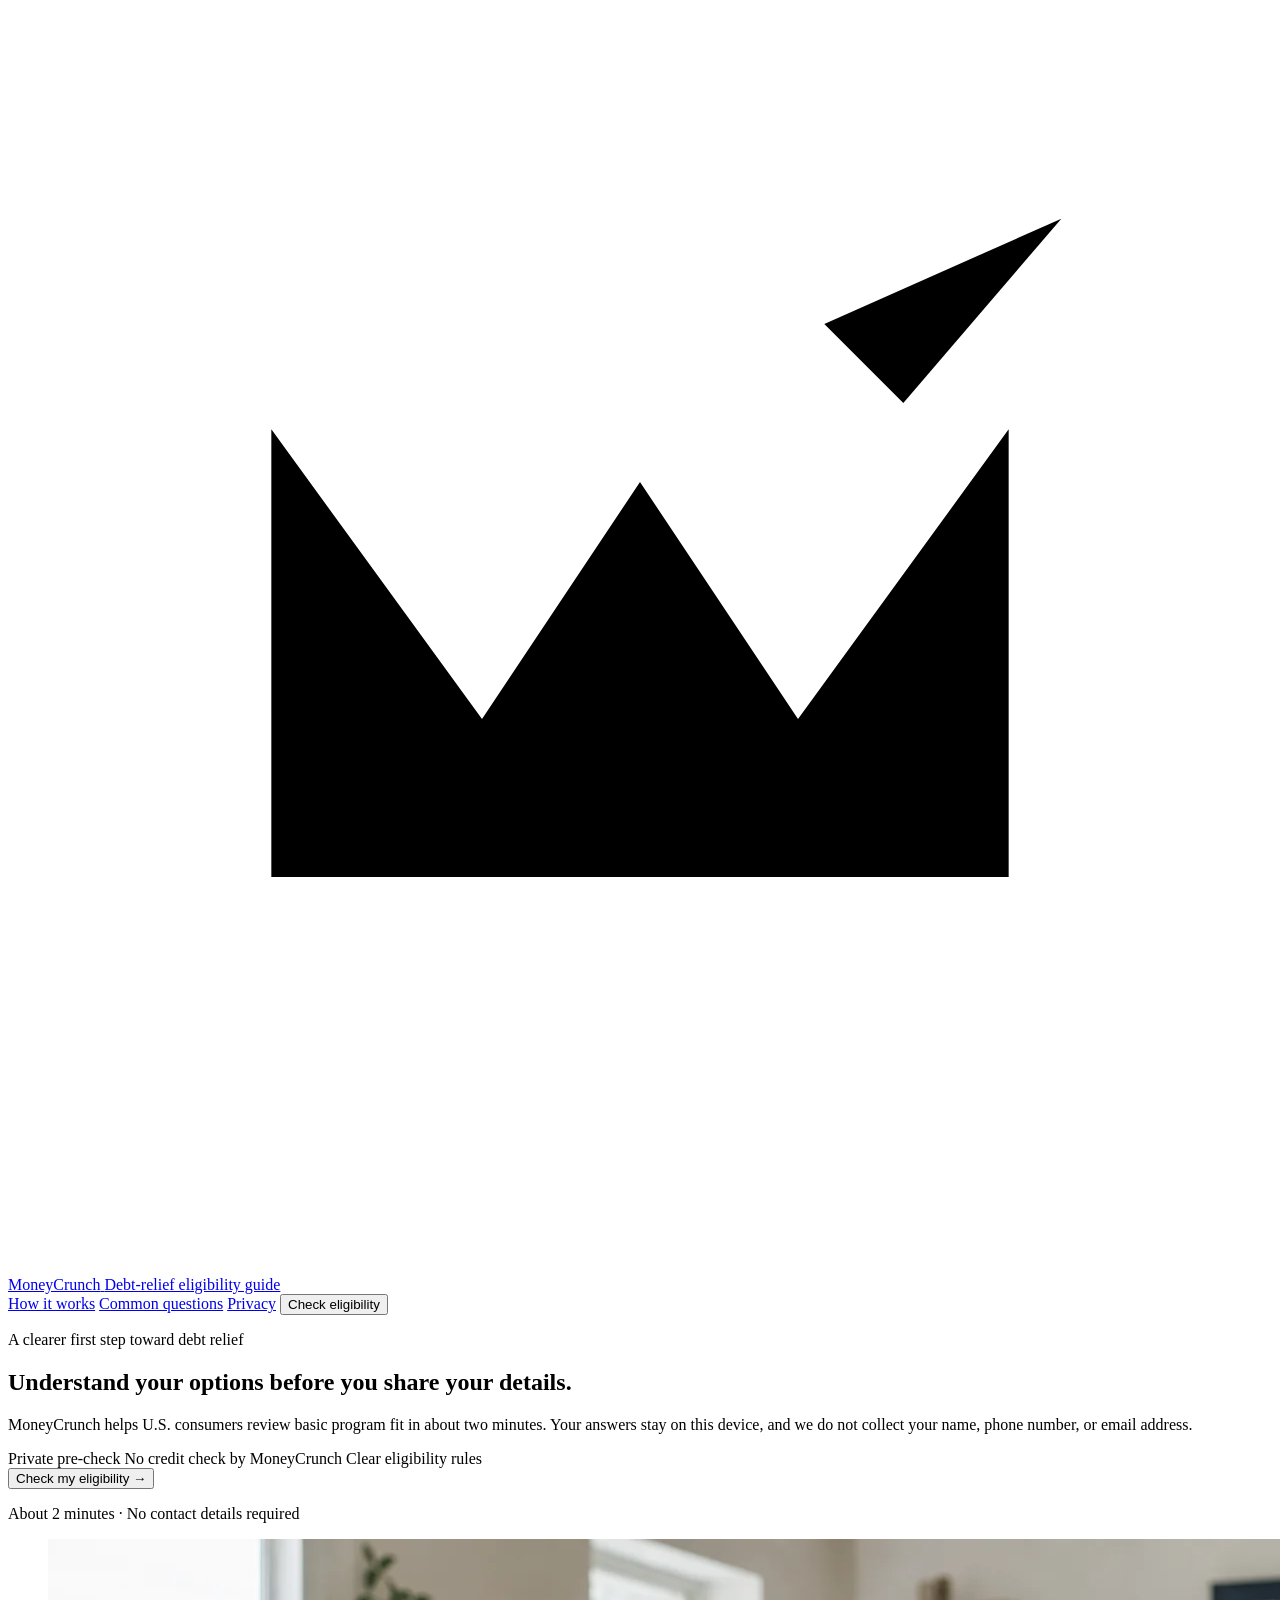
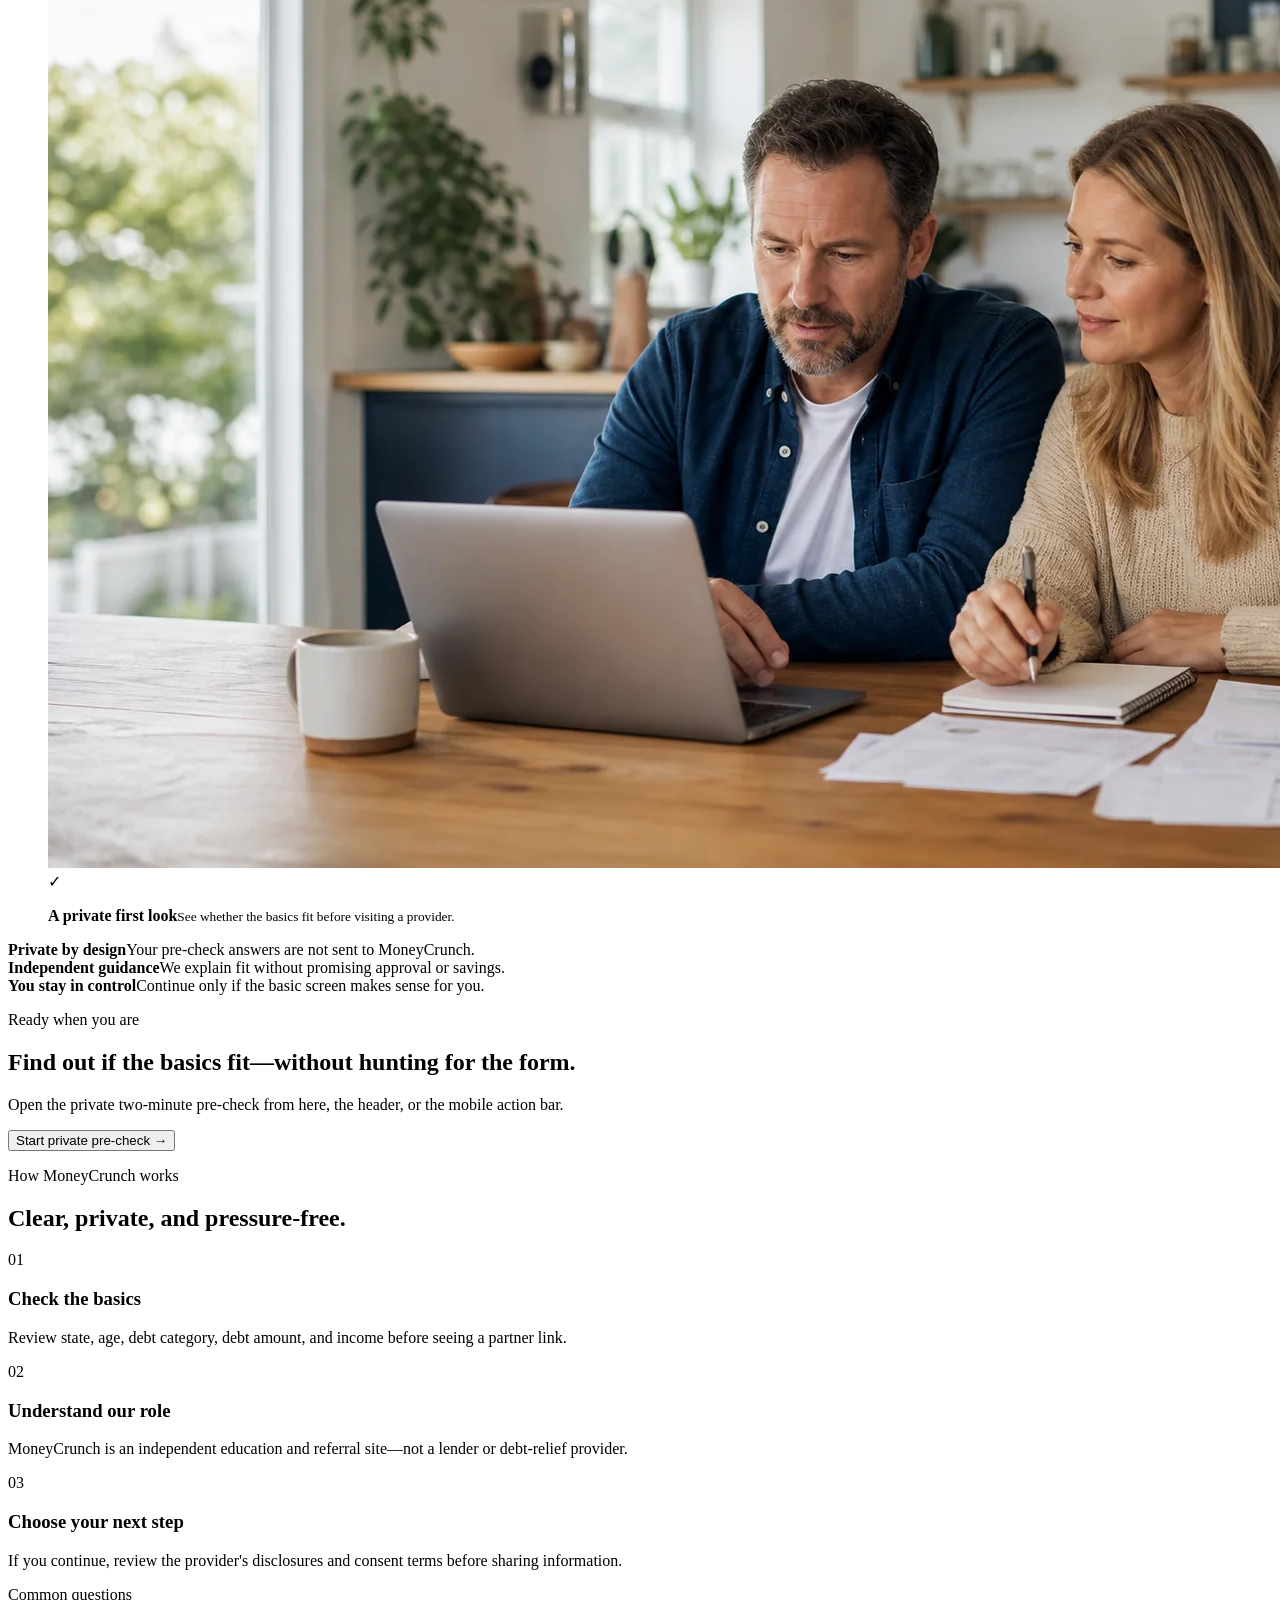
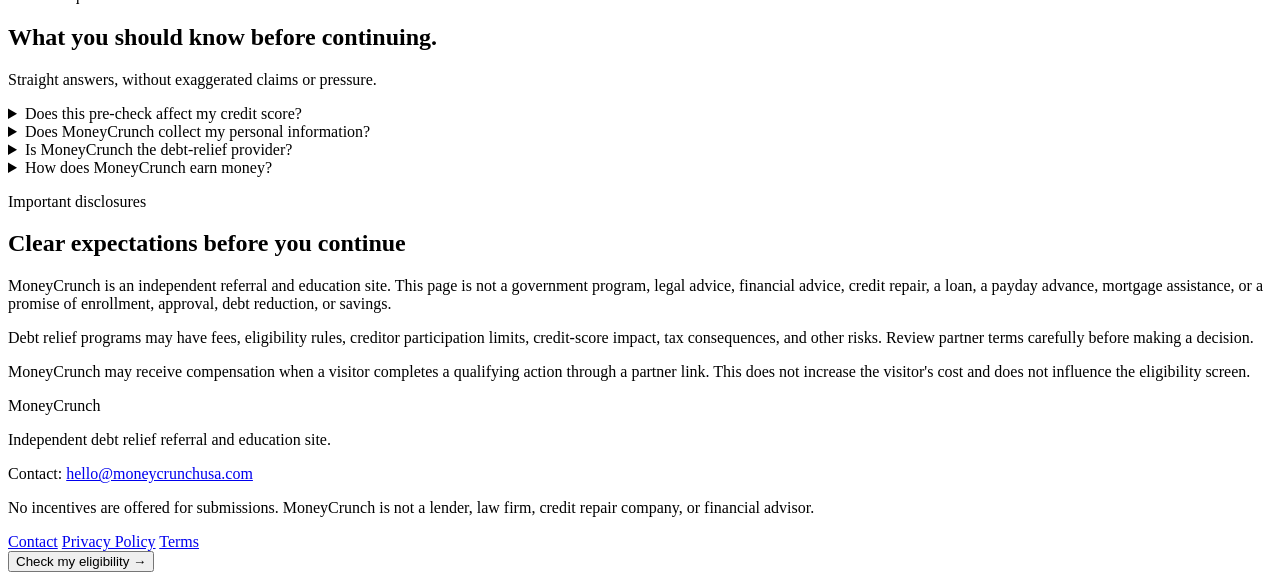
==== commit 74543fae: "Add photo-led instant eligibility flow" ====
--- a/index.html
+++ b/index.html
@@ -1,4 +1,4 @@
-﻿<!DOCTYPE html>
+<!DOCTYPE html>
 <html lang="en">
 <head>
   <meta charset="UTF-8" />
@@ -11,7 +11,7 @@
   <meta property="og:type" content="website" />
   <meta property="og:url" content="https://moneycrunchusa.netlify.app/" />
   <meta name="twitter:card" content="summary" />
-  <link rel="stylesheet" href="styles.css" />
+  <link rel="stylesheet" href="style.css" />
 </head>
 <body>
   <header class="topbar">
@@ -29,7 +29,7 @@
         <a href="#learn">How it works</a>
         <a href="#faq">Common questions</a>
         <a href="privacy.html">Privacy</a>
-        <a href="#checker" class="nav-cta">Check eligibility</a>
+        <button class="nav-cta" type="button" data-open-checker>Check eligibility</button>
       </nav>
     </div>
   </header>
@@ -49,19 +49,17 @@
             <span>No credit check by MoneyCrunch</span>
             <span>Clear eligibility rules</span>
           </div>
-          <a href="#checker" class="btn btn-large">Check my eligibility <span aria-hidden="true">→</span></a>
+          <button type="button" class="btn btn-large" data-open-checker>Check my eligibility <span aria-hidden="true">→</span></button>
           <p class="hero-note">About 2 minutes · No contact details required</p>
         </div>
 
-        <aside class="process-card" aria-label="Eligibility overview">
-          <div class="process-card-head">
+        <figure class="hero-visual">
+          <img src="assets/moneycrunch-hero.webp" alt="A couple calmly reviewing their household finances together at home" width="1693" height="929" />
+          <figcaption>
             <span class="shield-icon" aria-hidden="true">✓</span>
-            <p><strong>A private first look</strong><small>Know what to expect before visiting a provider.</small></p>
-          </div>
-          <div><span>1</span><p>Answer a few eligibility questions.</p></div>
-          <div><span>2</span><p>Review state, debt type, debt amount, age, and income requirements.</p></div>
-          <div><span>3</span><p>Continue to a partner only if the basic screen fits.</p></div>
-        </aside>
+            <p><strong>A private first look</strong><small>See whether the basics fit before visiting a provider.</small></p>
+          </figcaption>
+        </figure>
       </div>
     </section>
 
@@ -73,19 +71,28 @@
       </div>
     </section>
 
-    <section class="checker-section" id="checker">
-      <div class="container checker-grid">
-        <div class="section-intro align-left">
-          <p class="eyebrow">Private eligibility checker</p>
-          <h2>A simple pre-check, without the sales pressure.</h2>
-          <p>
-            We compare your selections with the partner's basic referral criteria. This is not an approval decision,
-            and it does not guarantee program availability or savings.
-          </p>
-          <div class="privacy-note"><span aria-hidden="true">✓</span><p><strong>Your answers stay in your browser.</strong><br />MoneyCrunch does not collect this form data.</p></div>
-        </div>
-
+    <section class="quick-start" id="checker">
+      <div class="container quick-start-inner">
         <div>
+          <p class="eyebrow">Ready when you are</p>
+          <h2>Find out if the basics fit—without hunting for the form.</h2>
+          <p>Open the private two-minute pre-check from here, the header, or the mobile action bar.</p>
+        </div>
+        <button type="button" class="btn btn-large" data-open-checker>Start private pre-check <span aria-hidden="true">→</span></button>
+      </div>
+    </section>
+
+    <dialog class="eligibility-dialog" id="eligibilityDialog" aria-labelledby="eligibilityTitle">
+      <div class="dialog-shell">
+        <div class="dialog-head">
+          <div>
+            <p class="eyebrow">Private eligibility checker</p>
+            <h2 id="eligibilityTitle">Check the basics in about two minutes.</h2>
+            <p>Your answers stay in this browser. This is not an approval decision.</p>
+          </div>
+          <button class="dialog-close" id="closeEligibilityDialog" type="button" aria-label="Close eligibility checker">×</button>
+        </div>
+        <div class="dialog-content">
           <form class="checker-card" id="eligibilityForm">
             <fieldset>
               <legend>Age confirmation</legend>
@@ -134,13 +141,12 @@
               </label>
             </fieldset>
 
-          <button class="btn btn-submit" type="submit">Review eligibility</button>
+            <button class="btn btn-submit" type="submit">Review eligibility</button>
           </form>
-
           <section class="result-card" id="resultCard" hidden aria-live="polite"></section>
         </div>
       </div>
-    </section>
+    </dialog>
 
     <section class="benefits" id="learn">
       <div class="container">
@@ -220,6 +226,8 @@
     </div>
   </footer>
 
-  <script src="app.js"></script>
+  <button class="mobile-checker-cta" type="button" data-open-checker>Check my eligibility <span aria-hidden="true">→</span></button>
+
+  <script src="script.js"></script>
 </body>
 </html>
